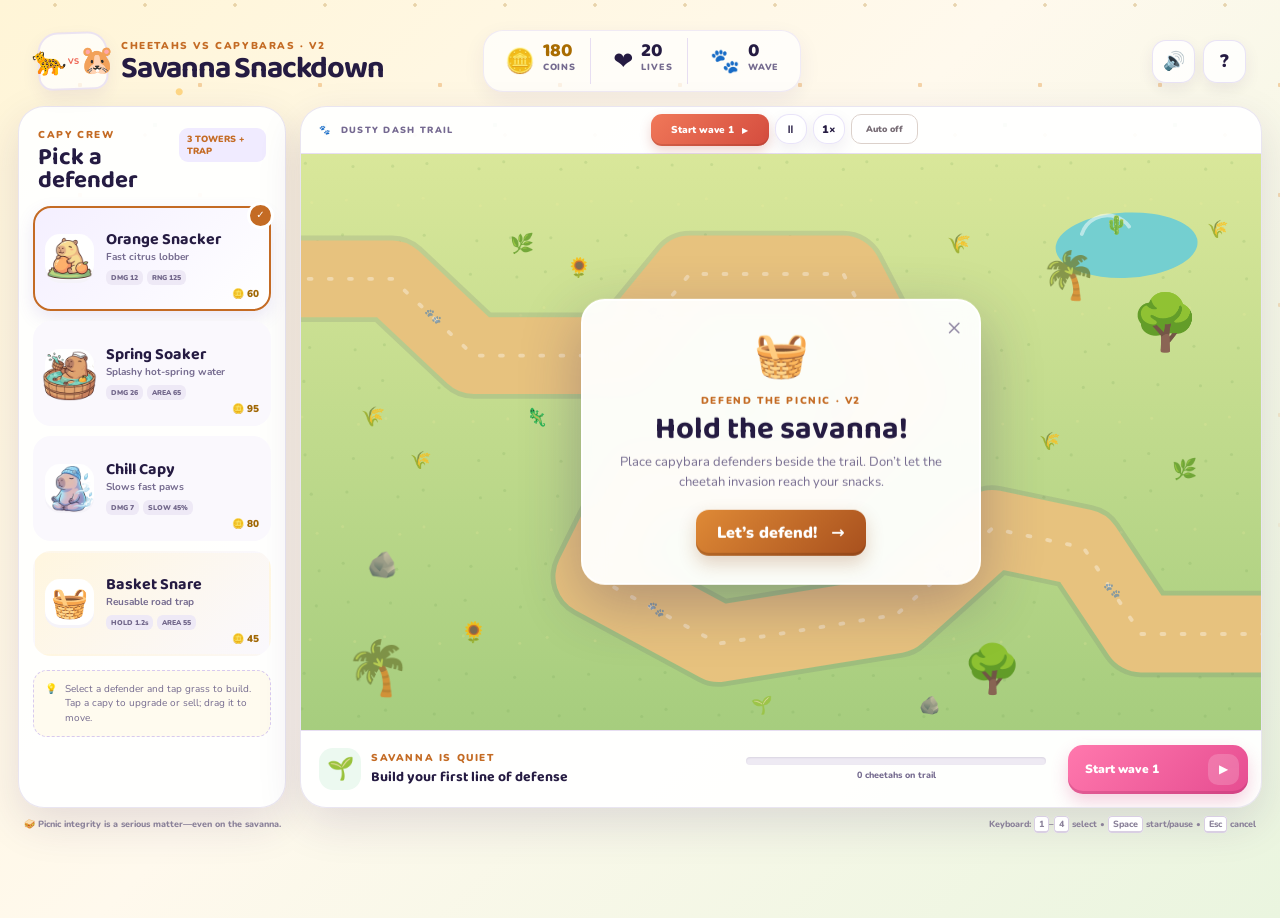
==== index.html @ 19a00b12 "Build Savanna Snackdown tower defense" ====
<!doctype html>
<html lang="en">
  <head>
    <meta charset="UTF-8" />
    <meta name="viewport" content="width=device-width, initial-scale=1.0" />
    <meta name="description" content="Defend the savanna picnic with a crew of capybara towers against waves of invading cheetahs." />
    <meta name="apple-mobile-web-app-capable" content="yes" />
    <meta name="mobile-web-app-capable" content="yes" />
    <meta name="theme-color" content="#824019" />
    <title>Savanna Snackdown — Cheetahs vs Capybaras</title>
    <link rel="icon" type="image/png" href="assets/capy-reference/berry-slinger.png" />
    <link rel="apple-touch-icon" href="assets/capy-reference/berry-slinger.png" />
    <link rel="stylesheet" href="styles.css" />
  </head>
  <body>
    <div class="sky-confetti" aria-hidden="true"></div>
    <main class="game-shell">
      <header class="topbar">
        <div class="brand">
          <span class="brand-mark" aria-hidden="true">🐆<b>VS</b>🐹</span>
          <div>
            <p class="eyebrow">CHEETAHS VS CAPYBARAS · V2</p>
            <h1>Savanna Snackdown</h1>
          </div>
        </div>
        <div class="stats" aria-label="Game stats">
          <div class="stat coin-stat"><span>🪙</span><strong id="coins">180</strong><small>coins</small></div>
          <div class="stat"><span>❤️</span><strong id="lives">20</strong><small>lives</small></div>
          <div class="stat"><span>🐾</span><strong id="wave">0</strong><small>wave</small></div>
        </div>
        <div class="header-actions">
          <button id="soundBtn" class="icon-btn" type="button" aria-label="Toggle sound" title="Toggle sound">🔊</button>
          <button id="helpBtn" class="icon-btn" type="button" aria-label="How to play" title="How to play">?</button>
        </div>
      </header>

      <section class="game-grid">
        <aside class="tower-panel" aria-label="Capybara tower shop">
          <div class="panel-heading">
            <div>
              <p class="eyebrow">CAPY CREW</p>
              <h2>Pick a defender</h2>
            </div>
            <span class="tiny-badge">3 towers + trap</span>
          </div>

          <button class="tower-card active" type="button" data-tower="slinger" aria-pressed="true">
            <span class="tower-emoji"><img src="assets/capy-reference/berry-slinger.png" alt="" /></span>
            <span class="tower-copy">
              <strong>Orange Snacker</strong>
              <small>Fast citrus lobber</small>
              <span class="mini-stats"><i>DMG 12</i><i>RNG 125</i></span>
            </span>
            <span class="price">🪙 60</span>
          </button>

          <button class="tower-card" type="button" data-tower="melon" aria-pressed="false">
            <span class="tower-emoji"><img src="assets/capy-reference/melon-mortar.png" alt="" /></span>
            <span class="tower-copy">
              <strong>Spring Soaker</strong>
              <small>Splashy hot-spring water</small>
              <span class="mini-stats"><i>DMG 26</i><i>AREA 65</i></span>
            </span>
            <span class="price">🪙 95</span>
          </button>

          <button class="tower-card" type="button" data-tower="chill" aria-pressed="false">
            <span class="tower-emoji"><img src="assets/capy-reference/chill-capy.png" alt="" /></span>
            <span class="tower-copy">
              <strong>Chill Capy</strong>
              <small>Slows fast paws</small>
              <span class="mini-stats"><i>DMG 7</i><i>SLOW 45%</i></span>
            </span>
            <span class="price">🪙 80</span>
          </button>

          <button class="tower-card trap-card" type="button" data-tower="basket" aria-pressed="false">
            <span class="tower-emoji">🧺</span>
            <span class="tower-copy">
              <strong>Basket Snare</strong>
              <small>Reusable road trap</small>
              <span class="mini-stats"><i>HOLD 1.2s</i><i>AREA 55</i></span>
            </span>
            <span class="price">🪙 45</span>
          </button>

          <div class="tip-card">
            <span>💡</span>
            <p>Select a defender and tap grass to build. Tap a capy to upgrade or sell; drag it to move.</p>
          </div>
        </aside>

        <section class="board-wrap">
          <div class="board-chrome">
            <div class="route-label"><span>🐾</span> DUSTY DASH TRAIL</div>
            <div id="bossAlert" class="boss-alert" hidden>👑 ALPHA CHEETAH</div>
            <div class="board-controls">
              <button id="topStartWaveBtn" class="top-start-wave" type="button">
                <span>Start wave 1</span><b>▶</b>
              </button>
              <button id="pauseBtn" class="board-btn" type="button" aria-label="Pause game">⏸</button>
              <button id="speedBtn" class="board-btn speed" type="button" aria-label="Change speed">1×</button>
              <button id="autoStartBtn" class="auto-start-btn" type="button" aria-pressed="false">Auto off</button>
            </div>
          </div>
          <div class="canvas-frame">
            <canvas id="gameCanvas" width="1000" height="600" aria-label="Tower defense game board"></canvas>
            <div id="toast" class="toast" role="status" aria-live="polite"></div>
            <div id="countdown" class="countdown" hidden></div>

            <div id="welcomeCard" class="welcome-card">
              <button class="close-welcome" type="button" aria-label="Close instructions">×</button>
              <span class="welcome-icon">🧺</span>
              <p class="eyebrow">DEFEND THE PICNIC · V2</p>
              <h2>Hold the savanna!</h2>
              <p>Place capybara defenders beside the trail. Don’t let the cheetah invasion reach your snacks.</p>
              <button id="letsGoBtn" class="primary-btn" type="button">Let’s defend! <span>→</span></button>
            </div>

            <div id="endCard" class="end-card" hidden>
              <span id="endEmoji" class="end-emoji">🌧️</span>
              <p class="eyebrow">PICNIC REPORT</p>
              <h2 id="endTitle">The snacks got pounced!</h2>
              <p id="endText">You held out for 0 waves.</p>
              <button id="restartBtn" class="primary-btn" type="button">Try again <span>↻</span></button>
            </div>

            <aside id="towerInspector" class="tower-inspector" aria-label="Selected tower controls" hidden>
              <button id="closeInspectorBtn" class="inspector-close" type="button" aria-label="Close tower controls">×</button>
              <div class="inspector-heading">
                <span class="inspector-art">
                  <img id="inspectorImage" src="assets/capy-reference/berry-slinger.png" alt="" />
                  <span id="inspectorEmoji" hidden>🧺</span>
                </span>
                <div>
                  <p id="inspectorLevel" class="eyebrow">LEVEL 1 / 3</p>
                  <h3 id="inspectorName">Orange Snacker</h3>
                </div>
              </div>
              <div class="inspector-stats">
                <span><small id="inspectorDamageLabel">Damage</small><b id="inspectorDamage">12</b></span>
                <span><small id="inspectorRangeLabel">Range</small><b id="inspectorRange">125</b></span>
                <span><small id="inspectorSpeedLabel">Speed</small><b id="inspectorSpeed">Fast</b></span>
              </div>
              <div class="inspector-actions">
                <button id="upgradeTowerBtn" class="upgrade-btn" type="button">Upgrade · 🪙 45</button>
                <button id="sellTowerBtn" class="sell-btn" type="button">Sell · 🪙 39</button>
              </div>
            </aside>
          </div>

          <footer class="wavebar">
            <div class="wave-copy">
              <span id="waveIcon" class="wave-icon">🌱</span>
              <div>
                <p class="eyebrow" id="waveStatus">SAVANNA IS QUIET</p>
                <strong id="waveDescription">Build your first line of defense</strong>
              </div>
            </div>
            <div class="progress-shell" aria-label="Wave progress">
              <div class="progress-track"><span id="waveProgress"></span></div>
              <small id="enemyCount">0 cheetahs on trail</small>
            </div>
            <button id="startWaveBtn" class="start-wave" type="button">
              <span>Start wave 1</span><b>▶</b>
            </button>
          </footer>
        </section>
      </section>

      <footer class="page-footer">
        <span>🥪 Picnic integrity is a serious matter—even on the savanna.</span>
        <span>Keyboard: <kbd>1</kbd>–<kbd>4</kbd> select • <kbd>Space</kbd> start/pause • <kbd>Esc</kbd> cancel</span>
      </footer>
    </main>

    <dialog id="helpDialog" class="help-dialog">
      <button id="closeHelpBtn" class="dialog-close" type="button" aria-label="Close">×</button>
      <span class="dialog-emoji">🗺️</span>
      <p class="eyebrow">FIELD GUIDE</p>
      <h2>How to save the snacks</h2>
      <ol>
        <li><b>Choose a capy.</b> Each tower has a different specialty.</li>
        <li><b>Place it on grass.</b> Towers can’t block the dusty dash trail.</li>
        <li><b>Start the wave.</b> Defeated cheetahs drop coins for more towers.</li>
        <li><b>Prepare for crowns.</b> Every 5th wave has a powerful alpha cheetah.</li>
        <li><b>Improve your crew.</b> Tap a placed capy to upgrade it through level 3 or sell it for a partial refund.</li>
        <li><b>Reposition freely.</b> Drag a placed capy to another clear patch of grass. Invalid drops snap back.</li>
        <li><b>Trap the trail.</b> Basket Snares go directly on the road, briefly stopping nearby cheetahs before recharging.</li>
        <li><b>Keep it moving.</b> Turn on Auto to begin each new wave after a short countdown.</li>
      </ol>
      <button id="gotItBtn" class="primary-btn" type="button">Got it! ✨</button>
    </dialog>

    <script src="game.js"></script>
  </body>
</html>
---- styles.css ----
@import url('https://fonts.googleapis.com/css2?family=Baloo+2:wght@500;600;700;800&family=Nunito:wght@600;700;800;900&display=swap');

:root {
  --ink: #251b42;
  --muted: #756b8f;
  --purple: #c46b24;
  --purple-dark: #824019;
  --pink: #ef6655;
  --yellow: #ffd75e;
  --mint: #76c68d;
  --cream: #fffaf0;
  --panel: rgba(255, 255, 255, 0.92);
  --line: #e7def2;
  --shadow: 0 16px 44px rgba(54, 34, 101, 0.13);
}

* { box-sizing: border-box; }

body {
  margin: 0;
  min-width: 320px;
  min-height: 100vh;
  color: var(--ink);
  font-family: 'Nunito', system-ui, sans-serif;
  background:
    radial-gradient(circle at 14% 10%, rgba(255, 199, 87, .65) 0 3px, transparent 4px),
    radial-gradient(circle at 89% 18%, rgba(224, 113, 57, .18) 0 4px, transparent 5px),
    linear-gradient(135deg, #fff5d7 0%, #fff9ed 46%, #eaf5df 100%);
  overflow-x: hidden;
}

button { font: inherit; }
button:focus-visible { outline: 3px solid var(--yellow); outline-offset: 3px; }

.sky-confetti {
  position: fixed;
  inset: 0;
  pointer-events: none;
  opacity: .5;
  background-image:
    radial-gradient(circle, #e8a04e 0 2px, transparent 2.5px),
    radial-gradient(circle, #7ab97f 0 2px, transparent 2.5px),
    radial-gradient(circle, #d2b074 0 1.5px, transparent 2px);
  background-size: 120px 110px, 170px 160px, 90px 130px;
  background-position: 20px 30px, 70px 45px, 10px 70px;
  mask-image: linear-gradient(to bottom, black, transparent 72%);
}

.game-shell {
  position: relative;
  width: min(1500px, calc(100% - 36px));
  margin: 18px auto 14px;
}

.topbar {
  min-height: 86px;
  display: grid;
  grid-template-columns: 1fr auto 1fr;
  align-items: center;
  gap: 24px;
  padding: 12px 16px 14px 20px;
}

.brand { display: flex; align-items: center; gap: 13px; }
.brand { min-width: 0; }
.brand-mark {
  width: 70px;
  height: 58px;
  display: flex;
  align-items: center;
  justify-content: center;
  gap: 1px;
  font-size: 28px;
  border: 2px solid rgba(111, 75, 216, .14);
  border-radius: 20px 20px 14px 14px;
  background: rgba(255, 255, 255, .72);
  box-shadow: 0 8px 18px rgba(77, 48, 143, .08);
  transform: rotate(-2deg);
}
.brand-mark b { font: 800 8px 'Nunito'; color: var(--pink); }
.eyebrow {
  margin: 0 0 1px;
  color: var(--purple);
  font-size: 10px;
  font-weight: 900;
  letter-spacing: 1.6px;
}
h1, h2 { font-family: 'Baloo 2', system-ui, sans-serif; line-height: .95; }
h1 { margin: 0; font-size: clamp(25px, 2.4vw, 38px); letter-spacing: -1.2px; }

.stats {
  display: flex;
  align-items: center;
  gap: 8px;
  padding: 7px;
  border: 1px solid rgba(111, 75, 216, .1);
  border-radius: 20px;
  background: rgba(255,255,255,.7);
  box-shadow: 0 8px 22px rgba(76, 48, 130, .07);
}
.stat {
  min-width: 88px;
  display: grid;
  grid-template-columns: auto 1fr;
  grid-template-rows: 1fr 1fr;
  column-gap: 8px;
  padding: 4px 14px;
  border-right: 1px solid var(--line);
}
.stat:last-child { border-right: 0; }
.stat > span { grid-row: 1 / 3; align-self: center; font-size: 24px; }
.stat strong { font: 800 19px 'Baloo 2'; line-height: 1; }
.stat small { color: var(--muted); font-size: 9px; font-weight: 900; text-transform: uppercase; letter-spacing: .9px; }
.coin-stat strong { color: #a96c00; }

.header-actions { display: flex; justify-content: flex-end; gap: 8px; }
.icon-btn, .board-btn {
  border: 1px solid rgba(111,75,216,.15);
  background: rgba(255,255,255,.82);
  color: var(--ink);
  border-radius: 14px;
  cursor: pointer;
  box-shadow: 0 6px 16px rgba(59,36,103,.08);
}
.icon-btn { width: 43px; height: 43px; font-size: 18px; font-weight: 900; }

.game-grid {
  display: grid;
  grid-template-columns: 268px minmax(0, 1fr);
  gap: 14px;
}

.tower-panel, .board-wrap {
  border: 1px solid rgba(88, 56, 155, .13);
  background: var(--panel);
  box-shadow: var(--shadow);
}
.tower-panel {
  padding: 18px 14px;
  border-radius: 26px;
}
.panel-heading { display: flex; justify-content: space-between; align-items: flex-start; padding: 3px 5px 13px; }
.panel-heading h2 { margin: 5px 0 0; font-size: 24px; }
.tiny-badge {
  padding: 5px 8px;
  color: var(--purple);
  background: #f0ebff;
  border-radius: 9px;
  font-size: 9px;
  font-weight: 900;
  text-transform: uppercase;
}

.tower-card {
  position: relative;
  width: 100%;
  min-width: 0;
  min-height: 105px;
  display: grid;
  grid-template-columns: 52px 1fr;
  gap: 9px;
  align-items: center;
  margin-bottom: 10px;
  padding: 12px 10px;
  color: var(--ink);
  text-align: left;
  border: 2px solid transparent;
  border-radius: 18px;
  background: #faf8fd;
  cursor: pointer;
  transition: transform .16s ease, border-color .16s ease, box-shadow .16s ease;
}
.tower-card:hover { transform: translateY(-2px); border-color: #d7c9ff; }
.tower-card.active {
  border-color: var(--purple);
  background: linear-gradient(135deg, #f4efff, #fff);
  box-shadow: 0 7px 18px rgba(101,70,190,.13);
}
.tower-card.active::after {
  content: '✓';
  position: absolute;
  right: -5px;
  top: -6px;
  width: 21px;
  height: 21px;
  display: grid;
  place-items: center;
  border: 3px solid white;
  border-radius: 50%;
  background: var(--purple);
  color: white;
  font-size: 10px;
}
.tower-card.unaffordable { opacity: .48; filter: saturate(.7); }
.tower-card.trap-card { background: linear-gradient(135deg, #fff6df, #faf8fd); }
.tower-card.trap-card.active { border-color: #b56d28; background: linear-gradient(135deg, #fff0cc, #fff); }
.tower-emoji {
  width: 49px;
  height: 49px;
  display: grid;
  place-items: center;
  border-radius: 15px;
  background: #fff;
  box-shadow: inset 0 -3px 0 rgba(90, 50, 150, .06);
  font-size: 30px;
}
.tower-emoji img {
  width: 100%;
  height: 100%;
  object-fit: contain;
  transform: scale(1.32);
}
.tower-copy { min-width: 0; display: flex; flex-direction: column; }
.tower-copy strong { font-family: 'Baloo 2'; font-size: 16px; line-height: 1.1; }
.tower-copy small { margin: 2px 0 6px; color: var(--muted); font-size: 10px; font-weight: 700; }
.mini-stats { display: flex; gap: 4px; }
.mini-stats i {
  padding: 3px 5px;
  border-radius: 6px;
  background: #eee9f6;
  color: #72678b;
  font-size: 7px;
  font-style: normal;
  font-weight: 900;
}
.price {
  position: absolute;
  right: 10px;
  bottom: 8px;
  color: #a16805;
  font-size: 10px;
  font-weight: 900;
}

.tip-card {
  display: flex;
  gap: 8px;
  align-items: flex-start;
  margin-top: 14px;
  padding: 11px;
  border: 1px dashed #d8caef;
  border-radius: 14px;
  background: #fffbef;
  color: var(--muted);
  font-size: 10px;
  line-height: 1.45;
}
.tip-card p { margin: 0; }

.board-wrap { min-width: 0; overflow: hidden; border-radius: 26px; }
.board-chrome {
  height: 47px;
  display: grid;
  grid-template-columns: 1fr auto 1fr;
  align-items: center;
  padding: 0 12px 0 18px;
  border-bottom: 1px solid var(--line);
}
.route-label { color: #756990; font-size: 9px; font-weight: 900; letter-spacing: 1.3px; }
.route-label span { margin-right: 5px; }
.boss-alert {
  padding: 5px 13px;
  border: 1px solid #f0b449;
  border-radius: 999px;
  color: #713d0a;
  background: #fff0c8;
  font-size: 9px;
  font-weight: 900;
  letter-spacing: 1.3px;
  animation: bossPulse .9s ease-in-out infinite alternate;
}
@keyframes bossPulse { to { transform: scale(1.05); box-shadow: 0 0 15px rgba(247,172,49,.35); } }
.board-controls { display: flex; justify-content: flex-end; gap: 6px; }
.board-btn { width: 32px; height: 30px; font-size: 11px; }
.board-btn.speed { font-weight: 900; }
.top-start-wave {
  min-width: 118px;
  height: 32px;
  display: flex;
  align-items: center;
  justify-content: center;
  gap: 8px;
  padding: 0 12px;
  border: 0;
  border-radius: 11px;
  color: white;
  background: linear-gradient(135deg, #f07859, #d44c3e);
  box-shadow: 0 5px 12px rgba(184, 66, 51, .22), inset 0 -2px 0 rgba(117, 35, 27, .2);
  font-size: 10px;
  font-weight: 900;
  white-space: nowrap;
  cursor: pointer;
}
.top-start-wave b { font-size: 8px; }
.top-start-wave:disabled {
  color: #8f8791;
  background: #ece7e4;
  box-shadow: none;
  cursor: default;
}
.auto-start-btn {
  min-width: 67px;
  height: 30px;
  padding: 0 9px;
  border: 1px solid #dcd1cb;
  border-radius: 10px;
  color: #776c75;
  background: #fff;
  font-size: 9px;
  font-weight: 900;
  white-space: nowrap;
  cursor: pointer;
}
.auto-start-btn.active {
  border-color: #75b886;
  color: #2e7447;
  background: #e8f8ec;
  box-shadow: inset 0 -2px 0 rgba(51,124,74,.12);
}

.canvas-frame {
  position: relative;
  width: 100%;
  aspect-ratio: 5 / 3;
  overflow: hidden;
  background: #aee3ad;
}
#gameCanvas {
  display: block;
  width: 100%;
  height: 100%;
  cursor: crosshair;
  touch-action: none;
}
#gameCanvas.dragging { cursor: grabbing; }

.welcome-card, .end-card {
  position: absolute;
  left: 50%;
  top: 50%;
  width: min(400px, calc(100% - 38px));
  padding: 25px 29px 27px;
  transform: translate(-50%, -50%);
  text-align: center;
  border: 2px solid #fff;
  border-radius: 24px;
  background: rgba(255, 255, 255, .94);
  box-shadow: 0 20px 60px rgba(54,32,92,.3);
  backdrop-filter: blur(12px);
}
.welcome-card[hidden], .end-card[hidden] { display: none; }
.welcome-icon, .end-emoji { display: block; margin-bottom: 8px; font-size: 44px; }
.welcome-card h2, .end-card h2 { margin: 7px 0 9px; font-size: 31px; }
.welcome-card > p:not(.eyebrow), .end-card > p:not(.eyebrow) { margin: 0 auto 18px; color: var(--muted); font-size: 13px; line-height: 1.5; }
.close-welcome {
  position: absolute;
  right: 12px;
  top: 9px;
  border: 0;
  background: transparent;
  color: #8f86a2;
  font-size: 24px;
  cursor: pointer;
}
.primary-btn {
  min-width: 170px;
  padding: 12px 17px;
  border: 0;
  border-radius: 13px;
  color: white;
  background: linear-gradient(135deg, #df8a36, #a8501e);
  box-shadow: 0 8px 18px rgba(151,76,27,.24), inset 0 -3px 0 rgba(99,44,14,.28);
  font-weight: 900;
  cursor: pointer;
  transition: transform .15s ease;
}
.primary-btn:hover { transform: translateY(-2px); }
.primary-btn span { margin-left: 9px; }

.tower-inspector {
  position: absolute;
  z-index: 5;
  top: 13px;
  right: 13px;
  width: 238px;
  padding: 13px;
  border: 2px solid rgba(196,107,36,.35);
  border-radius: 18px;
  background: rgba(255,255,255,.96);
  box-shadow: 0 14px 38px rgba(53,34,27,.24);
  backdrop-filter: blur(12px);
}
.tower-inspector[hidden] { display: none; }
.inspector-close {
  position: absolute;
  top: 5px;
  right: 8px;
  border: 0;
  color: #8d8490;
  background: transparent;
  font-size: 19px;
  cursor: pointer;
}
.inspector-heading { display: flex; align-items: center; gap: 8px; padding-right: 14px; }
.inspector-art { width: 48px; height: 48px; display: grid; place-items: center; flex: 0 0 auto; }
.inspector-heading img { width: 48px; height: 48px; object-fit: contain; }
.inspector-art > span { font-size: 35px; }
.inspector-heading h3 { margin: 4px 0 0; font: 800 17px/1 'Baloo 2'; }
.inspector-stats { display: grid; grid-template-columns: repeat(3, 1fr); gap: 5px; margin: 10px 0; }
.inspector-stats span { padding: 7px 4px; text-align: center; border-radius: 9px; background: #f5f0e9; }
.inspector-stats small { display: block; color: #897b79; font-size: 7px; font-weight: 900; text-transform: uppercase; }
.inspector-stats b { display: block; margin-top: 2px; font: 800 13px 'Baloo 2'; }
.inspector-actions { display: grid; grid-template-columns: 1.25fr 1fr; gap: 6px; }
.inspector-actions button { min-height: 34px; border: 0; border-radius: 10px; font-size: 9px; font-weight: 900; cursor: pointer; }
.upgrade-btn { color: #fff; background: linear-gradient(135deg, #df8a36, #a8501e); }
.upgrade-btn:disabled { color: #938984; background: #e9e3df; cursor: default; }
.sell-btn { color: #934052; background: #fbe9ed; }

.toast {
  position: absolute;
  left: 50%;
  top: 15px;
  z-index: 4;
  max-width: 80%;
  padding: 8px 13px;
  transform: translate(-50%, -12px);
  opacity: 0;
  border-radius: 12px;
  color: white;
  background: rgba(46, 30, 79, .9);
  box-shadow: 0 6px 16px rgba(33,19,62,.22);
  font-size: 11px;
  font-weight: 900;
  pointer-events: none;
  transition: opacity .2s, transform .2s;
}
.toast.show { opacity: 1; transform: translate(-50%, 0); }
.toast.bad { background: rgba(173,54,92,.94); }
.countdown {
  position: absolute;
  inset: 0;
  z-index: 3;
  display: grid;
  place-items: center;
  color: white;
  font: 800 64px 'Baloo 2';
  text-shadow: 0 5px 0 rgba(62,34,113,.4), 0 0 25px rgba(73,40,130,.5);
  pointer-events: none;
}
.countdown[hidden] { display: none; }

.wavebar {
  min-height: 77px;
  display: grid;
  grid-template-columns: minmax(220px, 1fr) minmax(180px, 300px) 180px;
  gap: 22px;
  align-items: center;
  padding: 10px 13px 10px 18px;
  border-top: 1px solid var(--line);
}
.wave-copy { display: flex; align-items: center; gap: 10px; min-width: 0; }
.wave-icon { width: 42px; height: 42px; display: grid; place-items: center; flex: 0 0 auto; border-radius: 14px; background: #ecf9f0; font-size: 22px; }
.wave-copy strong { display: block; overflow: hidden; white-space: nowrap; text-overflow: ellipsis; font: 700 14px 'Baloo 2'; }
.progress-shell small { display: block; margin-top: 4px; color: var(--muted); text-align: center; font-size: 9px; font-weight: 800; }
.progress-track { height: 8px; overflow: hidden; border-radius: 99px; background: #eeeaf3; box-shadow: inset 0 1px 2px rgba(43,28,76,.1); }
.progress-track span { display: block; width: 0%; height: 100%; border-radius: inherit; background: linear-gradient(90deg, var(--mint), var(--purple)); transition: width .25s ease; }
.start-wave {
  min-height: 49px;
  display: flex;
  justify-content: space-between;
  align-items: center;
  padding: 0 9px 0 17px;
  border: 0;
  border-radius: 15px;
  color: white;
  background: linear-gradient(135deg, #ff78ad, #e64d91);
  box-shadow: 0 8px 17px rgba(217,67,133,.24), inset 0 -3px 0 rgba(151,29,87,.24);
  font-size: 12px;
  font-weight: 900;
  cursor: pointer;
}
.start-wave b { width: 31px; height: 31px; display: grid; place-items: center; border-radius: 10px; background: rgba(255,255,255,.18); }
.start-wave:disabled { cursor: default; opacity: .5; filter: grayscale(.15); }

.page-footer {
  display: flex;
  justify-content: space-between;
  padding: 10px 6px 0;
  color: #8a8199;
  font-size: 9px;
  font-weight: 800;
}
kbd { padding: 1px 4px; border: 1px solid #d9cfe3; border-bottom-width: 2px; border-radius: 4px; background: #fff; font: inherit; }

.help-dialog {
  width: min(440px, calc(100% - 34px));
  padding: 31px;
  border: 0;
  border-radius: 25px;
  color: var(--ink);
  background: #fff;
  box-shadow: 0 30px 80px rgba(35,20,74,.35);
}
.help-dialog::backdrop { background: rgba(36,20,72,.46); backdrop-filter: blur(4px); }
.help-dialog h2 { margin: 7px 0 15px; font-size: 29px; }
.help-dialog ol { margin: 0 0 22px; padding-left: 22px; color: var(--muted); font-size: 13px; line-height: 1.5; }
.help-dialog li { margin-bottom: 9px; padding-left: 4px; }
.help-dialog b { color: var(--ink); }
.dialog-emoji { font-size: 38px; }
.dialog-close { position: absolute; top: 10px; right: 13px; border: 0; background: transparent; color: #8d849d; font-size: 24px; cursor: pointer; }

@media (max-width: 1050px) {
  .game-shell { width: min(100% - 20px, 900px); }
  .topbar { grid-template-columns: 1fr auto; }
  .stats { grid-row: 2; grid-column: 1 / 3; justify-self: center; }
  .game-grid { grid-template-columns: 1fr; }
  .tower-panel { display: grid; grid-template-columns: repeat(4, 1fr); gap: 9px; padding: 12px; }
  .panel-heading { grid-column: 1 / 5; padding-bottom: 3px; }
  .tower-card { margin: 0; }
  .tip-card { display: none; }
  .canvas-frame { min-height: 380px; }
}

@media (max-width: 650px) {
  .game-shell { width: 100%; margin: 0; }
  .topbar { grid-template-columns: minmax(0, 1fr) auto; padding: 10px; gap: 8px; overflow: hidden; }
  .brand { gap: 7px; }
  .brand-mark { width: 48px; height: 46px; flex: 0 0 48px; font-size: 20px; }
  .brand .eyebrow { display: none; }
  .brand h1 { overflow: hidden; font-size: 21px; white-space: nowrap; text-overflow: ellipsis; }
  .stats { width: 100%; grid-column: 1 / -1; justify-self: stretch; gap: 2px; padding: 5px; }
  .stat { flex: 1; min-width: 0; padding: 3px 5px; column-gap: 4px; }
  .stat > span { font-size: 17px; }
  .stat strong { font-size: 16px; }
  .stat small { font-size: 7px; letter-spacing: .5px; }
  .header-actions { gap: 4px; }
  .icon-btn { width: 37px; height: 37px; }
  .game-grid { gap: 8px; }
  .tower-panel, .board-wrap { border-radius: 18px; }
  .tower-panel { grid-template-columns: repeat(4, minmax(0, 1fr)); }
  .panel-heading { grid-column: 1 / 5; }
  .tower-card { display: flex; min-width: 0; min-height: 88px; flex-direction: column; justify-content: center; padding: 7px 3px 19px; text-align: center; }
  .tower-emoji { width: 39px; height: 39px; font-size: 24px; }
  .tower-copy { width: 100%; align-items: center; }
  .tower-copy strong { max-width: 100%; font-size: 11px; line-height: 1.05; overflow-wrap: anywhere; }
  .tower-copy small, .mini-stats { display: none; }
  .price { right: 50%; bottom: 5px; transform: translateX(50%); white-space: nowrap; }
  .canvas-frame { min-height: 0; aspect-ratio: 4 / 3; }
  .board-chrome { position: relative; height: 40px; grid-template-columns: minmax(0, 1fr) auto; }
  .route-label { overflow: hidden; white-space: nowrap; text-overflow: ellipsis; }
  .boss-alert { position: absolute; left: 50%; transform: translateX(-50%); }
  .board-controls { grid-column: 2; }
  .top-start-wave { min-width: 104px; padding: 0 9px; font-size: 9px; }
  .route-label { display: none; }
  .auto-start-btn { min-width: 61px; padding: 0 6px; }
  .tower-inspector { top: 8px; right: 8px; width: 205px; padding: 10px; }
  .inspector-art, .inspector-heading img { width: 40px; height: 40px; }
  .inspector-heading h3 { font-size: 14px; }
  .inspector-stats { margin: 7px 0; }
  .inspector-actions button { min-height: 31px; font-size: 8px; }
  .welcome-card, .end-card { padding: 17px 18px 18px; }
  .welcome-icon { display: none; }
  .welcome-card h2, .end-card h2 { margin: 6px 0; font-size: 25px; }
  .welcome-card > p:not(.eyebrow), .end-card > p:not(.eyebrow) { margin-bottom: 11px; font-size: 11px; }
  .primary-btn { min-width: 150px; padding: 10px 14px; }
  .wavebar { grid-template-columns: 1fr auto; gap: 8px; padding: 8px; }
  .progress-shell { grid-row: 2; grid-column: 1 / 3; }
  .start-wave { width: 140px; min-height: 44px; padding-left: 12px; }
  .wave-copy strong { max-width: 170px; font-size: 12px; }
  .page-footer { display: none; }
}

@media (prefers-reduced-motion: reduce) {
  *, *::before, *::after { animation-duration: .01ms !important; animation-iteration-count: 1 !important; scroll-behavior: auto !important; }
}
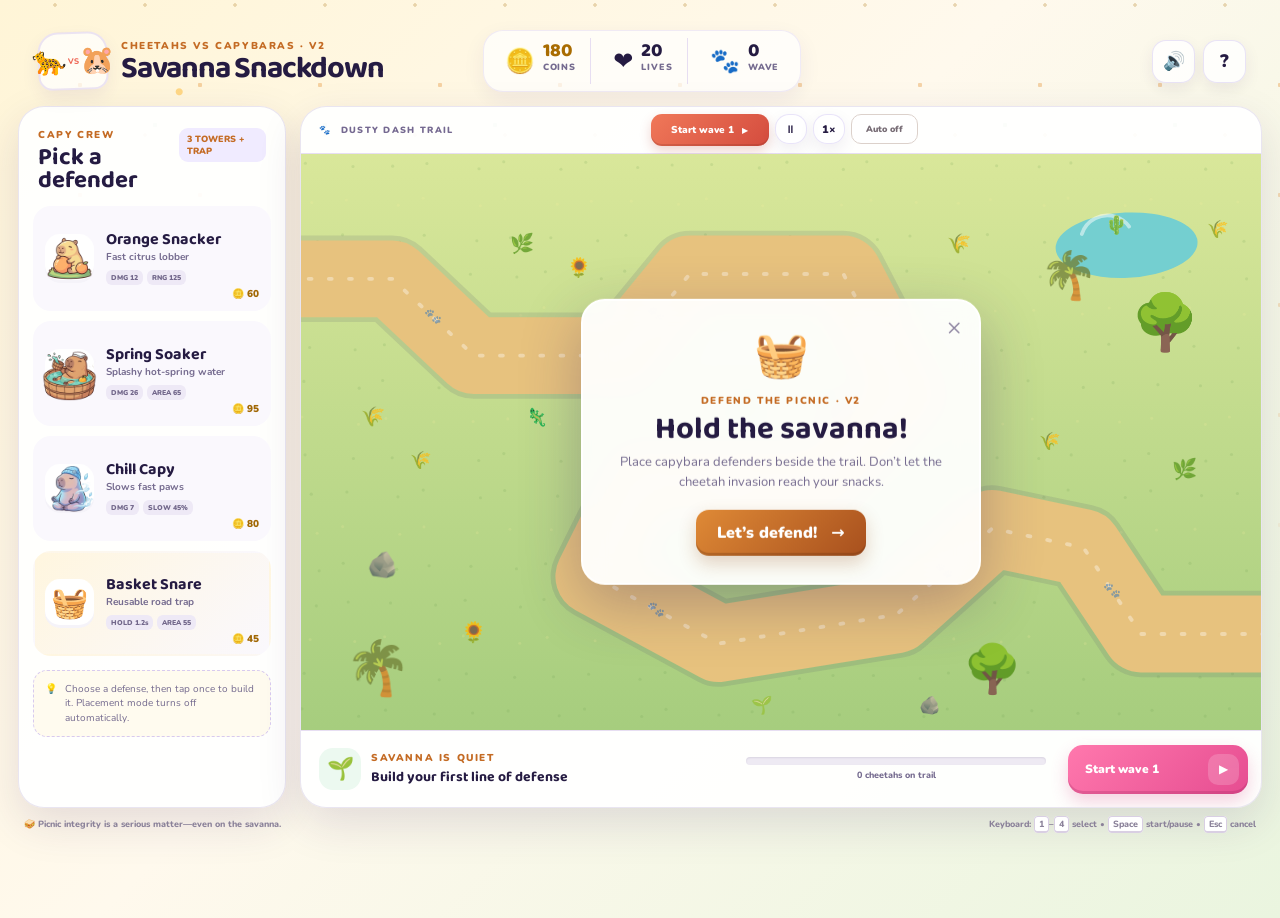
==== commit 01490d60: "Fix defender placement selection" ====
--- a/index.html
+++ b/index.html
@@ -44,7 +44,7 @@
             <span class="tiny-badge">3 towers + trap</span>
           </div>
 
-          <button class="tower-card active" type="button" data-tower="slinger" aria-pressed="true">
+          <button class="tower-card" type="button" data-tower="slinger" aria-pressed="false">
             <span class="tower-emoji"><img src="assets/capy-reference/berry-slinger.png" alt="" /></span>
             <span class="tower-copy">
               <strong>Orange Snacker</strong>
@@ -86,7 +86,7 @@
 
           <div class="tip-card">
             <span>💡</span>
-            <p>Select a defender and tap grass to build. Tap a capy to upgrade or sell; drag it to move.</p>
+            <p>Choose a defense, then tap once to build it. Placement mode turns off automatically.</p>
           </div>
         </aside>
 
@@ -180,7 +180,7 @@
       <p class="eyebrow">FIELD GUIDE</p>
       <h2>How to save the snacks</h2>
       <ol>
-        <li><b>Choose a capy.</b> Each tower has a different specialty.</li>
+        <li><b>Choose a defense.</b> Build mode lasts for one placement. Click the active card again or press Esc to cancel.</li>
         <li><b>Place it on grass.</b> Towers can’t block the dusty dash trail.</li>
         <li><b>Start the wave.</b> Defeated cheetahs drop coins for more towers.</li>
         <li><b>Prepare for crowns.</b> Every 5th wave has a powerful alpha cheetah.</li>
--- a/styles.css
+++ b/styles.css
@@ -329,9 +329,10 @@
   display: block;
   width: 100%;
   height: 100%;
-  cursor: crosshair;
+  cursor: default;
   touch-action: none;
 }
+#gameCanvas.placing { cursor: crosshair; }
 #gameCanvas.dragging { cursor: grabbing; }
 
 .welcome-card, .end-card {
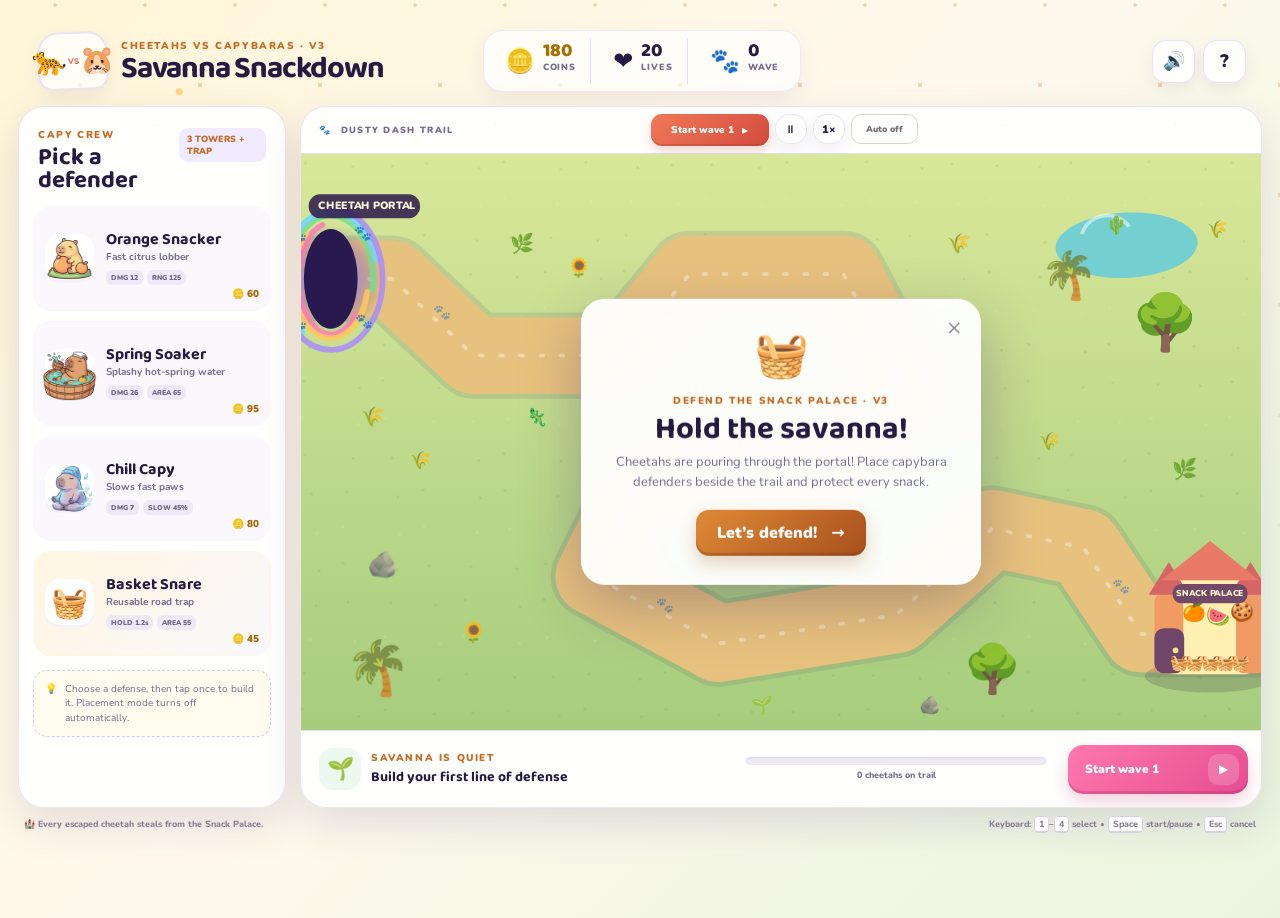
==== commit 4121d292: "Add cheetah portal and Snack Palace" ====
--- a/index.html
+++ b/index.html
@@ -3,7 +3,7 @@
   <head>
     <meta charset="UTF-8" />
     <meta name="viewport" content="width=device-width, initial-scale=1.0" />
-    <meta name="description" content="Defend the savanna picnic with a crew of capybara towers against waves of invading cheetahs." />
+    <meta name="description" content="Defend the Capybara Snack Palace with a crew of towers against cheetahs pouring through a wild portal." />
     <meta name="apple-mobile-web-app-capable" content="yes" />
     <meta name="mobile-web-app-capable" content="yes" />
     <meta name="theme-color" content="#824019" />
@@ -19,7 +19,7 @@
         <div class="brand">
           <span class="brand-mark" aria-hidden="true">🐆<b>VS</b>🐹</span>
           <div>
-            <p class="eyebrow">CHEETAHS VS CAPYBARAS · V2</p>
+            <p class="eyebrow">CHEETAHS VS CAPYBARAS · V3</p>
             <h1>Savanna Snackdown</h1>
           </div>
         </div>
@@ -111,15 +111,15 @@
             <div id="welcomeCard" class="welcome-card">
               <button class="close-welcome" type="button" aria-label="Close instructions">×</button>
               <span class="welcome-icon">🧺</span>
-              <p class="eyebrow">DEFEND THE PICNIC · V2</p>
+              <p class="eyebrow">DEFEND THE SNACK PALACE · V3</p>
               <h2>Hold the savanna!</h2>
-              <p>Place capybara defenders beside the trail. Don’t let the cheetah invasion reach your snacks.</p>
+              <p>Cheetahs are pouring through the portal! Place capybara defenders beside the trail and protect every snack.</p>
               <button id="letsGoBtn" class="primary-btn" type="button">Let’s defend! <span>→</span></button>
             </div>
 
             <div id="endCard" class="end-card" hidden>
               <span id="endEmoji" class="end-emoji">🌧️</span>
-              <p class="eyebrow">PICNIC REPORT</p>
+              <p class="eyebrow">PALACE REPORT</p>
               <h2 id="endTitle">The snacks got pounced!</h2>
               <p id="endText">You held out for 0 waves.</p>
               <button id="restartBtn" class="primary-btn" type="button">Try again <span>↻</span></button>
@@ -169,7 +169,7 @@
       </section>
 
       <footer class="page-footer">
-        <span>🥪 Picnic integrity is a serious matter—even on the savanna.</span>
+        <span>🏰 Every escaped cheetah steals from the Snack Palace.</span>
         <span>Keyboard: <kbd>1</kbd>–<kbd>4</kbd> select • <kbd>Space</kbd> start/pause • <kbd>Esc</kbd> cancel</span>
       </footer>
     </main>
@@ -183,7 +183,7 @@
         <li><b>Choose a defense.</b> Build mode lasts for one placement. Click the active card again or press Esc to cancel.</li>
         <li><b>Place it on grass.</b> Towers can’t block the dusty dash trail.</li>
         <li><b>Start the wave.</b> Defeated cheetahs drop coins for more towers.</li>
-        <li><b>Prepare for crowns.</b> Every 5th wave has a powerful alpha cheetah.</li>
+        <li><b>Watch the portal.</b> Every 5th wave tears it open for a powerful alpha cheetah.</li>
         <li><b>Improve your crew.</b> Tap a placed capy to upgrade it through level 3 or sell it for a partial refund.</li>
         <li><b>Reposition freely.</b> Drag a placed capy to another clear patch of grass. Invalid drops snap back.</li>
         <li><b>Trap the trail.</b> Basket Snares go directly on the road, briefly stopping nearby cheetahs before recharging.</li>
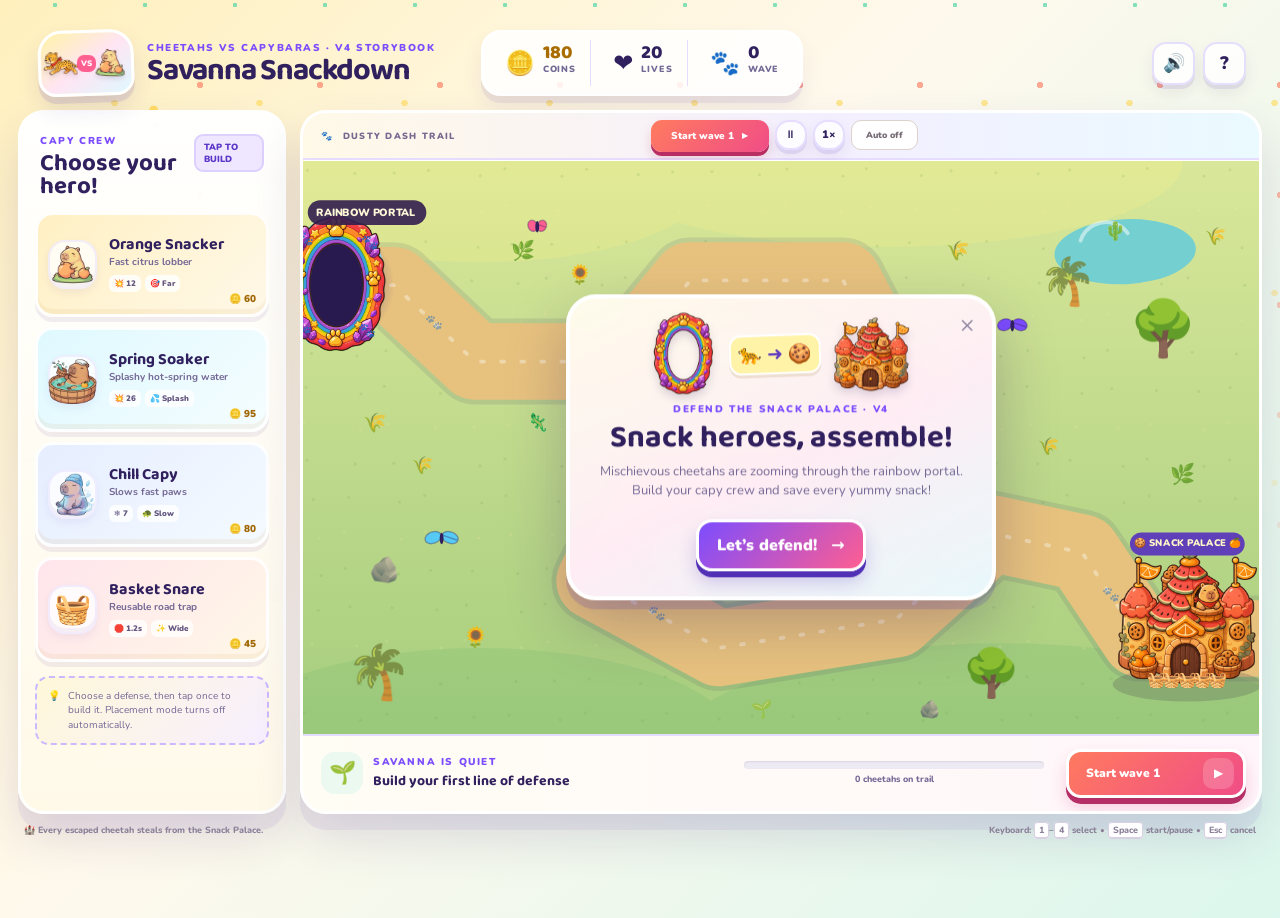
==== commit fec171e6: "Polish storybook visuals for younger players" ====
--- a/index.html
+++ b/index.html
@@ -6,7 +6,7 @@
     <meta name="description" content="Defend the Capybara Snack Palace with a crew of towers against cheetahs pouring through a wild portal." />
     <meta name="apple-mobile-web-app-capable" content="yes" />
     <meta name="mobile-web-app-capable" content="yes" />
-    <meta name="theme-color" content="#824019" />
+    <meta name="theme-color" content="#7c4dff" />
     <title>Savanna Snackdown — Cheetahs vs Capybaras</title>
     <link rel="icon" type="image/png" href="assets/capy-reference/berry-slinger.png" />
     <link rel="apple-touch-icon" href="assets/capy-reference/berry-slinger.png" />
@@ -17,9 +17,13 @@
     <main class="game-shell">
       <header class="topbar">
         <div class="brand">
-          <span class="brand-mark" aria-hidden="true">🐆<b>VS</b>🐹</span>
+          <span class="brand-mark" aria-hidden="true">
+            <img src="assets/cheetahs/normal.png" alt="" />
+            <b>VS</b>
+            <img src="assets/capy-reference/berry-slinger.png" alt="" />
+          </span>
           <div>
-            <p class="eyebrow">CHEETAHS VS CAPYBARAS · V3</p>
+            <p class="eyebrow">CHEETAHS VS CAPYBARAS · V4 STORYBOOK</p>
             <h1>Savanna Snackdown</h1>
           </div>
         </div>
@@ -39,9 +43,9 @@
           <div class="panel-heading">
             <div>
               <p class="eyebrow">CAPY CREW</p>
-              <h2>Pick a defender</h2>
-            </div>
-            <span class="tiny-badge">3 towers + trap</span>
+              <h2>Choose your hero!</h2>
+            </div>
+            <span class="tiny-badge">Tap to build</span>
           </div>
 
           <button class="tower-card" type="button" data-tower="slinger" aria-pressed="false">
@@ -49,7 +53,7 @@
             <span class="tower-copy">
               <strong>Orange Snacker</strong>
               <small>Fast citrus lobber</small>
-              <span class="mini-stats"><i>DMG 12</i><i>RNG 125</i></span>
+              <span class="mini-stats"><i>💥 12</i><i>🎯 Far</i></span>
             </span>
             <span class="price">🪙 60</span>
           </button>
@@ -59,7 +63,7 @@
             <span class="tower-copy">
               <strong>Spring Soaker</strong>
               <small>Splashy hot-spring water</small>
-              <span class="mini-stats"><i>DMG 26</i><i>AREA 65</i></span>
+              <span class="mini-stats"><i>💥 26</i><i>💦 Splash</i></span>
             </span>
             <span class="price">🪙 95</span>
           </button>
@@ -69,7 +73,7 @@
             <span class="tower-copy">
               <strong>Chill Capy</strong>
               <small>Slows fast paws</small>
-              <span class="mini-stats"><i>DMG 7</i><i>SLOW 45%</i></span>
+              <span class="mini-stats"><i>❄️ 7</i><i>🐢 Slow</i></span>
             </span>
             <span class="price">🪙 80</span>
           </button>
@@ -79,7 +83,7 @@
             <span class="tower-copy">
               <strong>Basket Snare</strong>
               <small>Reusable road trap</small>
-              <span class="mini-stats"><i>HOLD 1.2s</i><i>AREA 55</i></span>
+              <span class="mini-stats"><i>🛑 1.2s</i><i>✨ Wide</i></span>
             </span>
             <span class="price">🪙 45</span>
           </button>
@@ -111,9 +115,14 @@
             <div id="welcomeCard" class="welcome-card">
               <button class="close-welcome" type="button" aria-label="Close instructions">×</button>
               <span class="welcome-icon">🧺</span>
-              <p class="eyebrow">DEFEND THE SNACK PALACE · V3</p>
-              <h2>Hold the savanna!</h2>
-              <p>Cheetahs are pouring through the portal! Place capybara defenders beside the trail and protect every snack.</p>
+              <div class="welcome-story" aria-hidden="true">
+                <img src="assets/landmarks/cheetah-portal.png" alt="" />
+                <span>🐆 ➜ 🍪</span>
+                <img src="assets/landmarks/snack-palace.png" alt="" />
+              </div>
+              <p class="eyebrow">DEFEND THE SNACK PALACE · V4</p>
+              <h2>Snack heroes, assemble!</h2>
+              <p>Mischievous cheetahs are zooming through the rainbow portal. Build your capy crew and save every yummy snack!</p>
               <button id="letsGoBtn" class="primary-btn" type="button">Let’s defend! <span>→</span></button>
             </div>
 
--- a/styles.css
+++ b/styles.css
@@ -1,17 +1,19 @@
 @import url('https://fonts.googleapis.com/css2?family=Baloo+2:wght@500;600;700;800&family=Nunito:wght@600;700;800;900&display=swap');
 
 :root {
-  --ink: #251b42;
-  --muted: #756b8f;
-  --purple: #c46b24;
-  --purple-dark: #824019;
-  --pink: #ef6655;
-  --yellow: #ffd75e;
-  --mint: #76c68d;
-  --cream: #fffaf0;
-  --panel: rgba(255, 255, 255, 0.92);
-  --line: #e7def2;
-  --shadow: 0 16px 44px rgba(54, 34, 101, 0.13);
+  --ink: #30205e;
+  --muted: #746895;
+  --purple: #7c4dff;
+  --purple-dark: #5130b6;
+  --pink: #ff5e91;
+  --coral: #ff765f;
+  --yellow: #ffd957;
+  --mint: #55d6a8;
+  --sky: #57c9f5;
+  --cream: #fff9e9;
+  --panel: rgba(255, 255, 255, 0.95);
+  --line: #e6dcff;
+  --shadow: 0 16px 0 rgba(81, 48, 182, .07), 0 24px 48px rgba(55, 36, 110, .14);
 }
 
 * { box-sizing: border-box; }
@@ -23,9 +25,10 @@
   color: var(--ink);
   font-family: 'Nunito', system-ui, sans-serif;
   background:
-    radial-gradient(circle at 14% 10%, rgba(255, 199, 87, .65) 0 3px, transparent 4px),
-    radial-gradient(circle at 89% 18%, rgba(224, 113, 57, .18) 0 4px, transparent 5px),
-    linear-gradient(135deg, #fff5d7 0%, #fff9ed 46%, #eaf5df 100%);
+    radial-gradient(circle at 12% 12%, rgba(255, 217, 87, .86) 0 4px, transparent 5px),
+    radial-gradient(circle at 88% 14%, rgba(255, 94, 145, .2) 0 6px, transparent 7px),
+    radial-gradient(circle at 78% 76%, rgba(87, 201, 245, .2) 0 7px, transparent 8px),
+    linear-gradient(135deg, #fff0bd 0%, #fff9ed 43%, #dcf7ed 100%);
   overflow-x: hidden;
 }
 
@@ -36,13 +39,14 @@
   position: fixed;
   inset: 0;
   pointer-events: none;
-  opacity: .5;
+  opacity: .72;
   background-image:
-    radial-gradient(circle, #e8a04e 0 2px, transparent 2.5px),
-    radial-gradient(circle, #7ab97f 0 2px, transparent 2.5px),
-    radial-gradient(circle, #d2b074 0 1.5px, transparent 2px);
-  background-size: 120px 110px, 170px 160px, 90px 130px;
-  background-position: 20px 30px, 70px 45px, 10px 70px;
+    radial-gradient(circle, #ff795f 0 3px, transparent 3.5px),
+    radial-gradient(circle, #7c4dff 0 2.5px, transparent 3px),
+    radial-gradient(circle, #55d6a8 0 2px, transparent 2.5px),
+    radial-gradient(circle, #ffd957 0 3px, transparent 3.5px);
+  background-size: 120px 110px, 170px 160px, 90px 130px, 145px 190px;
+  background-position: 20px 30px, 70px 45px, 10px 70px, 42px 8px;
   mask-image: linear-gradient(to bottom, black, transparent 72%);
 }
 
@@ -64,20 +68,22 @@
 .brand { display: flex; align-items: center; gap: 13px; }
 .brand { min-width: 0; }
 .brand-mark {
-  width: 70px;
-  height: 58px;
+  width: 96px;
+  height: 66px;
   display: flex;
   align-items: center;
   justify-content: center;
-  gap: 1px;
-  font-size: 28px;
-  border: 2px solid rgba(111, 75, 216, .14);
-  border-radius: 20px 20px 14px 14px;
-  background: rgba(255, 255, 255, .72);
-  box-shadow: 0 8px 18px rgba(77, 48, 143, .08);
+  gap: 0;
+  border: 3px solid #fff;
+  border-radius: 24px 24px 18px 18px;
+  background: linear-gradient(145deg, #fff3a8, #ffe5f3 52%, #dff8ff);
+  box-shadow: 0 7px 0 rgba(81, 48, 182, .12), 0 12px 22px rgba(77, 48, 143, .12);
   transform: rotate(-2deg);
 }
-.brand-mark b { font: 800 8px 'Nunito'; color: var(--pink); }
+.brand-mark img { width: 43px; height: 55px; object-fit: contain; filter: drop-shadow(0 3px 2px rgba(48,32,94,.12)); }
+.brand-mark img:first-child { transform: scaleX(-1) rotate(-5deg); }
+.brand-mark img:last-child { transform: rotate(4deg); }
+.brand-mark b { z-index: 1; margin: 0 -7px; padding: 3px 4px; border-radius: 7px; color: #fff; background: var(--pink); font: 900 8px 'Nunito'; transform: rotate(3deg); }
 .eyebrow {
   margin: 0 0 1px;
   color: var(--purple);
@@ -93,10 +99,10 @@
   align-items: center;
   gap: 8px;
   padding: 7px;
-  border: 1px solid rgba(111, 75, 216, .1);
+  border: 3px solid #fff;
   border-radius: 20px;
-  background: rgba(255,255,255,.7);
-  box-shadow: 0 8px 22px rgba(76, 48, 130, .07);
+  background: rgba(255,255,255,.86);
+  box-shadow: 0 7px 0 rgba(81,48,182,.08), 0 12px 22px rgba(76,48,130,.08);
 }
 .stat {
   min-width: 88px;
@@ -115,12 +121,12 @@
 
 .header-actions { display: flex; justify-content: flex-end; gap: 8px; }
 .icon-btn, .board-btn {
-  border: 1px solid rgba(111,75,216,.15);
+  border: 2px solid rgba(124,77,255,.18);
   background: rgba(255,255,255,.82);
   color: var(--ink);
   border-radius: 14px;
   cursor: pointer;
-  box-shadow: 0 6px 16px rgba(59,36,103,.08);
+  box-shadow: 0 4px 0 rgba(81,48,182,.1), 0 8px 16px rgba(59,36,103,.08);
 }
 .icon-btn { width: 43px; height: 43px; font-size: 18px; font-weight: 900; }
 
@@ -131,20 +137,22 @@
 }
 
 .tower-panel, .board-wrap {
-  border: 1px solid rgba(88, 56, 155, .13);
+  border: 3px solid rgba(255,255,255,.94);
   background: var(--panel);
   box-shadow: var(--shadow);
 }
 .tower-panel {
   padding: 18px 14px;
   border-radius: 26px;
+  background: linear-gradient(180deg, rgba(255,255,255,.98), rgba(255,249,232,.96));
 }
 .panel-heading { display: flex; justify-content: space-between; align-items: flex-start; padding: 3px 5px 13px; }
 .panel-heading h2 { margin: 5px 0 0; font-size: 24px; }
 .tiny-badge {
   padding: 5px 8px;
-  color: var(--purple);
-  background: #f0ebff;
+  color: #5b36c7;
+  background: #eee7ff;
+  border: 2px solid #ddd0ff;
   border-radius: 9px;
   font-size: 9px;
   font-weight: 900;
@@ -164,17 +172,19 @@
   padding: 12px 10px;
   color: var(--ink);
   text-align: left;
-  border: 2px solid transparent;
+  border: 3px solid rgba(255,255,255,.9);
   border-radius: 18px;
-  background: #faf8fd;
+  background: linear-gradient(135deg, #fff0c3, #fff8e8);
+  box-shadow: inset 0 -5px 0 rgba(193,122,27,.08), 0 5px 0 rgba(80,48,145,.08);
   cursor: pointer;
   transition: transform .16s ease, border-color .16s ease, box-shadow .16s ease;
 }
-.tower-card:hover { transform: translateY(-2px); border-color: #d7c9ff; }
+.tower-card:hover { transform: translateY(-3px) rotate(-.5deg); border-color: #fff; box-shadow: inset 0 -5px 0 rgba(193,122,27,.08), 0 8px 0 rgba(80,48,145,.1); }
 .tower-card.active {
   border-color: var(--purple);
-  background: linear-gradient(135deg, #f4efff, #fff);
-  box-shadow: 0 7px 18px rgba(101,70,190,.13);
+  background: linear-gradient(135deg, #eee8ff, #fff);
+  box-shadow: inset 0 -4px 0 rgba(124,77,255,.1), 0 7px 0 rgba(81,48,182,.16), 0 12px 18px rgba(101,70,190,.13);
+  transform: translateY(-2px);
 }
 .tower-card.active::after {
   content: '✓';
@@ -192,16 +202,19 @@
   font-size: 10px;
 }
 .tower-card.unaffordable { opacity: .48; filter: saturate(.7); }
-.tower-card.trap-card { background: linear-gradient(135deg, #fff6df, #faf8fd); }
+.tower-card[data-tower='melon'] { background: linear-gradient(135deg, #dff9ff, #f5fdff); }
+.tower-card[data-tower='chill'] { background: linear-gradient(135deg, #e6eeff, #f4faff); }
+.tower-card.trap-card { background: linear-gradient(135deg, #ffe5ec, #fff7e7); }
 .tower-card.trap-card.active { border-color: #b56d28; background: linear-gradient(135deg, #fff0cc, #fff); }
 .tower-emoji {
   width: 49px;
   height: 49px;
   display: grid;
   place-items: center;
-  border-radius: 15px;
-  background: #fff;
-  box-shadow: inset 0 -3px 0 rgba(90, 50, 150, .06);
+  border: 2px solid rgba(124,77,255,.09);
+  border-radius: 17px;
+  background: rgba(255,255,255,.78);
+  box-shadow: inset 0 -4px 0 rgba(90,50,150,.06), 0 4px 8px rgba(90,50,150,.07);
   font-size: 30px;
 }
 .tower-emoji img {
@@ -217,9 +230,9 @@
 .mini-stats i {
   padding: 3px 5px;
   border-radius: 6px;
-  background: #eee9f6;
-  color: #72678b;
-  font-size: 7px;
+  background: rgba(255,255,255,.8);
+  color: #655780;
+  font-size: 8px;
   font-style: normal;
   font-weight: 900;
 }
@@ -238,9 +251,9 @@
   align-items: flex-start;
   margin-top: 14px;
   padding: 11px;
-  border: 1px dashed #d8caef;
+  border: 2px dashed #cbb9ff;
   border-radius: 14px;
-  background: #fffbef;
+  background: linear-gradient(135deg, #fff8d9, #f7efff);
   color: var(--muted);
   font-size: 10px;
   line-height: 1.45;
@@ -254,7 +267,8 @@
   grid-template-columns: 1fr auto 1fr;
   align-items: center;
   padding: 0 12px 0 18px;
-  border-bottom: 1px solid var(--line);
+  border-bottom: 2px solid var(--line);
+  background: linear-gradient(90deg, #fff9e8, #f4efff 55%, #eafaff);
 }
 .route-label { color: #756990; font-size: 9px; font-weight: 900; letter-spacing: 1.3px; }
 .route-label span { margin-right: 5px; }
@@ -284,8 +298,8 @@
   border: 0;
   border-radius: 11px;
   color: white;
-  background: linear-gradient(135deg, #f07859, #d44c3e);
-  box-shadow: 0 5px 12px rgba(184, 66, 51, .22), inset 0 -2px 0 rgba(117, 35, 27, .2);
+  background: linear-gradient(135deg, #ff7b5f, #f04d87);
+  box-shadow: 0 4px 0 #b82e62, 0 7px 12px rgba(184,66,90,.22);
   font-size: 10px;
   font-weight: 900;
   white-space: nowrap;
@@ -323,7 +337,8 @@
   width: 100%;
   aspect-ratio: 5 / 3;
   overflow: hidden;
-  background: #aee3ad;
+  background: #b8e897;
+  border-top: 1px solid #fff;
 }
 #gameCanvas {
   display: block;
@@ -339,18 +354,23 @@
   position: absolute;
   left: 50%;
   top: 50%;
-  width: min(400px, calc(100% - 38px));
-  padding: 25px 29px 27px;
+  width: min(430px, calc(100% - 38px));
+  padding: 17px 29px 25px;
   transform: translate(-50%, -50%);
   text-align: center;
-  border: 2px solid #fff;
-  border-radius: 24px;
-  background: rgba(255, 255, 255, .94);
-  box-shadow: 0 20px 60px rgba(54,32,92,.3);
+  border: 4px solid #fff;
+  border-radius: 30px;
+  background: linear-gradient(155deg, rgba(255,253,238,.97), rgba(255,238,248,.97) 55%, rgba(232,250,255,.97));
+  box-shadow: 0 9px 0 rgba(81,48,182,.18), 0 24px 60px rgba(54,32,92,.28);
   backdrop-filter: blur(12px);
 }
 .welcome-card[hidden], .end-card[hidden] { display: none; }
 .welcome-icon, .end-emoji { display: block; margin-bottom: 8px; font-size: 44px; }
+.welcome-icon { display: none; }
+.welcome-story { height: 90px; display: flex; align-items: center; justify-content: center; gap: 6px; margin: -6px auto 3px; }
+.welcome-story img { width: 91px; height: 91px; object-fit: contain; filter: drop-shadow(0 5px 4px rgba(48,32,94,.16)); }
+.welcome-story img:first-child { width: 78px; }
+.welcome-story span { padding: 5px 7px; border: 2px solid #fff; border-radius: 12px; color: #5e3bc0; background: #fff3a8; box-shadow: 0 3px 0 rgba(145,91,14,.14); font-size: 19px; font-weight: 900; transform: rotate(-2deg); }
 .welcome-card h2, .end-card h2 { margin: 7px 0 9px; font-size: 31px; }
 .welcome-card > p:not(.eyebrow), .end-card > p:not(.eyebrow) { margin: 0 auto 18px; color: var(--muted); font-size: 13px; line-height: 1.5; }
 .close-welcome {
@@ -367,15 +387,17 @@
   min-width: 170px;
   padding: 12px 17px;
   border: 0;
-  border-radius: 13px;
+  border: 3px solid #fff;
+  border-radius: 16px;
   color: white;
-  background: linear-gradient(135deg, #df8a36, #a8501e);
-  box-shadow: 0 8px 18px rgba(151,76,27,.24), inset 0 -3px 0 rgba(99,44,14,.28);
+  background: linear-gradient(135deg, #7c4dff, #ff5e91);
+  box-shadow: 0 6px 0 #5130b6, 0 11px 18px rgba(81,48,182,.24);
   font-weight: 900;
   cursor: pointer;
   transition: transform .15s ease;
 }
 .primary-btn:hover { transform: translateY(-2px); }
+.primary-btn:active { transform: translateY(3px); box-shadow: 0 3px 0 #5130b6; }
 .primary-btn span { margin-left: 9px; }
 
 .tower-inspector {
@@ -457,7 +479,8 @@
   gap: 22px;
   align-items: center;
   padding: 10px 13px 10px 18px;
-  border-top: 1px solid var(--line);
+  border-top: 2px solid var(--line);
+  background: linear-gradient(90deg, #fffdf4, #fff6fb);
 }
 .wave-copy { display: flex; align-items: center; gap: 10px; min-width: 0; }
 .wave-icon { width: 42px; height: 42px; display: grid; place-items: center; flex: 0 0 auto; border-radius: 14px; background: #ecf9f0; font-size: 22px; }
@@ -474,8 +497,9 @@
   border: 0;
   border-radius: 15px;
   color: white;
-  background: linear-gradient(135deg, #ff78ad, #e64d91);
-  box-shadow: 0 8px 17px rgba(217,67,133,.24), inset 0 -3px 0 rgba(151,29,87,.24);
+  border: 3px solid #fff;
+  background: linear-gradient(135deg, #ff7a5f, #f04d87);
+  box-shadow: 0 6px 0 #b52f66, 0 10px 17px rgba(217,67,133,.24);
   font-size: 12px;
   font-weight: 900;
   cursor: pointer;
@@ -526,7 +550,9 @@
   .game-shell { width: 100%; margin: 0; }
   .topbar { grid-template-columns: minmax(0, 1fr) auto; padding: 10px; gap: 8px; overflow: hidden; }
   .brand { gap: 7px; }
-  .brand-mark { width: 48px; height: 46px; flex: 0 0 48px; font-size: 20px; }
+  .brand-mark { width: 58px; height: 48px; flex: 0 0 58px; border-radius: 17px; }
+  .brand-mark img { width: 29px; height: 40px; }
+  .brand-mark b { margin: 0 -5px; padding: 2px 3px; font-size: 6px; }
   .brand .eyebrow { display: none; }
   .brand h1 { overflow: hidden; font-size: 21px; white-space: nowrap; text-overflow: ellipsis; }
   .stats { width: 100%; grid-column: 1 / -1; justify-self: stretch; gap: 2px; padding: 5px; }
@@ -559,7 +585,11 @@
   .inspector-heading h3 { font-size: 14px; }
   .inspector-stats { margin: 7px 0; }
   .inspector-actions button { min-height: 31px; font-size: 8px; }
-  .welcome-card, .end-card { padding: 17px 18px 18px; }
+  .welcome-card, .end-card { padding: 13px 18px 18px; }
+  .welcome-story { height: 69px; }
+  .welcome-story img { width: 70px; height: 70px; }
+  .welcome-story img:first-child { width: 58px; }
+  .welcome-story span { padding: 4px 5px; font-size: 15px; }
   .welcome-icon { display: none; }
   .welcome-card h2, .end-card h2 { margin: 6px 0; font-size: 25px; }
   .welcome-card > p:not(.eyebrow), .end-card > p:not(.eyebrow) { margin-bottom: 11px; font-size: 11px; }
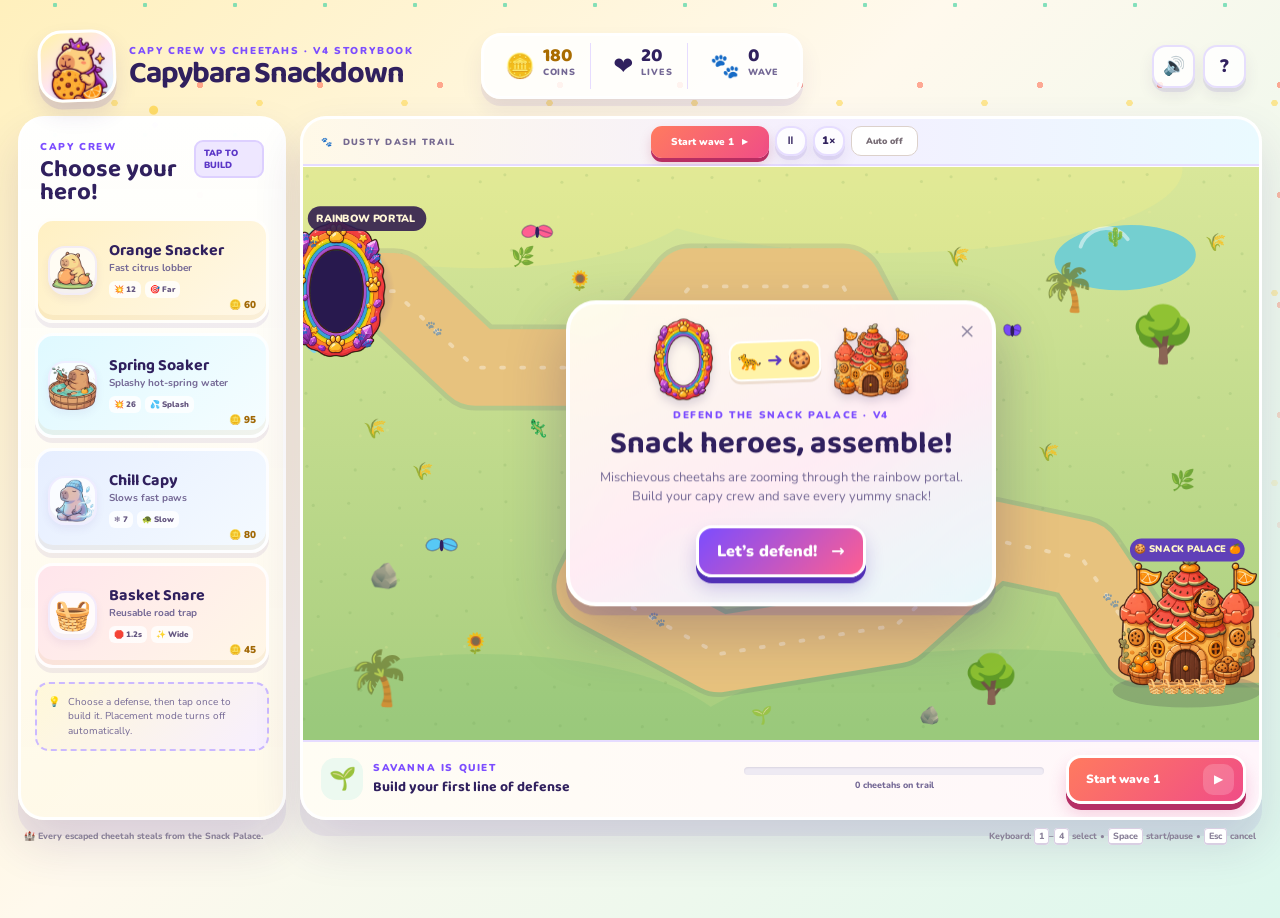
==== commit 05849aa4: "Rename game to Capybara Snackdown" ====
--- a/index.html
+++ b/index.html
@@ -7,9 +7,9 @@
     <meta name="apple-mobile-web-app-capable" content="yes" />
     <meta name="mobile-web-app-capable" content="yes" />
     <meta name="theme-color" content="#7c4dff" />
-    <title>Savanna Snackdown — Cheetahs vs Capybaras</title>
-    <link rel="icon" type="image/png" href="assets/capy-reference/berry-slinger.png" />
-    <link rel="apple-touch-icon" href="assets/capy-reference/berry-slinger.png" />
+    <title>Capybara Snackdown — Tower Defense</title>
+    <link rel="icon" type="image/png" href="assets/branding/capybara-snackdown-logo.png" />
+    <link rel="apple-touch-icon" href="assets/branding/capybara-snackdown-logo.png" />
     <link rel="stylesheet" href="styles.css" />
   </head>
   <body>
@@ -17,14 +17,12 @@
     <main class="game-shell">
       <header class="topbar">
         <div class="brand">
-          <span class="brand-mark" aria-hidden="true">
-            <img src="assets/cheetahs/normal.png" alt="" />
-            <b>VS</b>
-            <img src="assets/capy-reference/berry-slinger.png" alt="" />
+          <span class="brand-mark">
+            <img class="brand-logo" src="assets/branding/capybara-snackdown-logo.png" alt="Capybara Snackdown logo" />
           </span>
           <div>
-            <p class="eyebrow">CHEETAHS VS CAPYBARAS · V4 STORYBOOK</p>
-            <h1>Savanna Snackdown</h1>
+            <p class="eyebrow">CAPY CREW VS CHEETAHS · V4 STORYBOOK</p>
+            <h1>Capybara Snackdown</h1>
           </div>
         </div>
         <div class="stats" aria-label="Game stats">
--- a/styles.css
+++ b/styles.css
@@ -68,22 +68,25 @@
 .brand { display: flex; align-items: center; gap: 13px; }
 .brand { min-width: 0; }
 .brand-mark {
-  width: 96px;
-  height: 66px;
+  width: 78px;
+  height: 72px;
   display: flex;
   align-items: center;
   justify-content: center;
-  gap: 0;
   border: 3px solid #fff;
-  border-radius: 24px 24px 18px 18px;
+  border-radius: 24px;
   background: linear-gradient(145deg, #fff3a8, #ffe5f3 52%, #dff8ff);
   box-shadow: 0 7px 0 rgba(81, 48, 182, .12), 0 12px 22px rgba(77, 48, 143, .12);
   transform: rotate(-2deg);
-}
-.brand-mark img { width: 43px; height: 55px; object-fit: contain; filter: drop-shadow(0 3px 2px rgba(48,32,94,.12)); }
-.brand-mark img:first-child { transform: scaleX(-1) rotate(-5deg); }
-.brand-mark img:last-child { transform: rotate(4deg); }
-.brand-mark b { z-index: 1; margin: 0 -7px; padding: 3px 4px; border-radius: 7px; color: #fff; background: var(--pink); font: 900 8px 'Nunito'; transform: rotate(3deg); }
+  overflow: hidden;
+}
+.brand-mark .brand-logo {
+  width: 82px;
+  height: 82px;
+  object-fit: contain;
+  filter: drop-shadow(0 3px 2px rgba(48,32,94,.14));
+  transform: translateY(4px) rotate(2deg) scale(1.08);
+}
 .eyebrow {
   margin: 0 0 1px;
   color: var(--purple);
@@ -550,11 +553,10 @@
   .game-shell { width: 100%; margin: 0; }
   .topbar { grid-template-columns: minmax(0, 1fr) auto; padding: 10px; gap: 8px; overflow: hidden; }
   .brand { gap: 7px; }
-  .brand-mark { width: 58px; height: 48px; flex: 0 0 58px; border-radius: 17px; }
-  .brand-mark img { width: 29px; height: 40px; }
-  .brand-mark b { margin: 0 -5px; padding: 2px 3px; font-size: 6px; }
+  .brand-mark { width: 56px; height: 52px; flex: 0 0 56px; border-radius: 17px; }
+  .brand-mark .brand-logo { width: 61px; height: 61px; transform: translateY(4px) rotate(2deg) scale(1.05); }
   .brand .eyebrow { display: none; }
-  .brand h1 { overflow: hidden; font-size: 21px; white-space: nowrap; text-overflow: ellipsis; }
+  .brand h1 { max-width: 150px; font-size: 20px; line-height: .82; white-space: normal; }
   .stats { width: 100%; grid-column: 1 / -1; justify-self: stretch; gap: 2px; padding: 5px; }
   .stat { flex: 1; min-width: 0; padding: 3px 5px; column-gap: 4px; }
   .stat > span { font-size: 17px; }
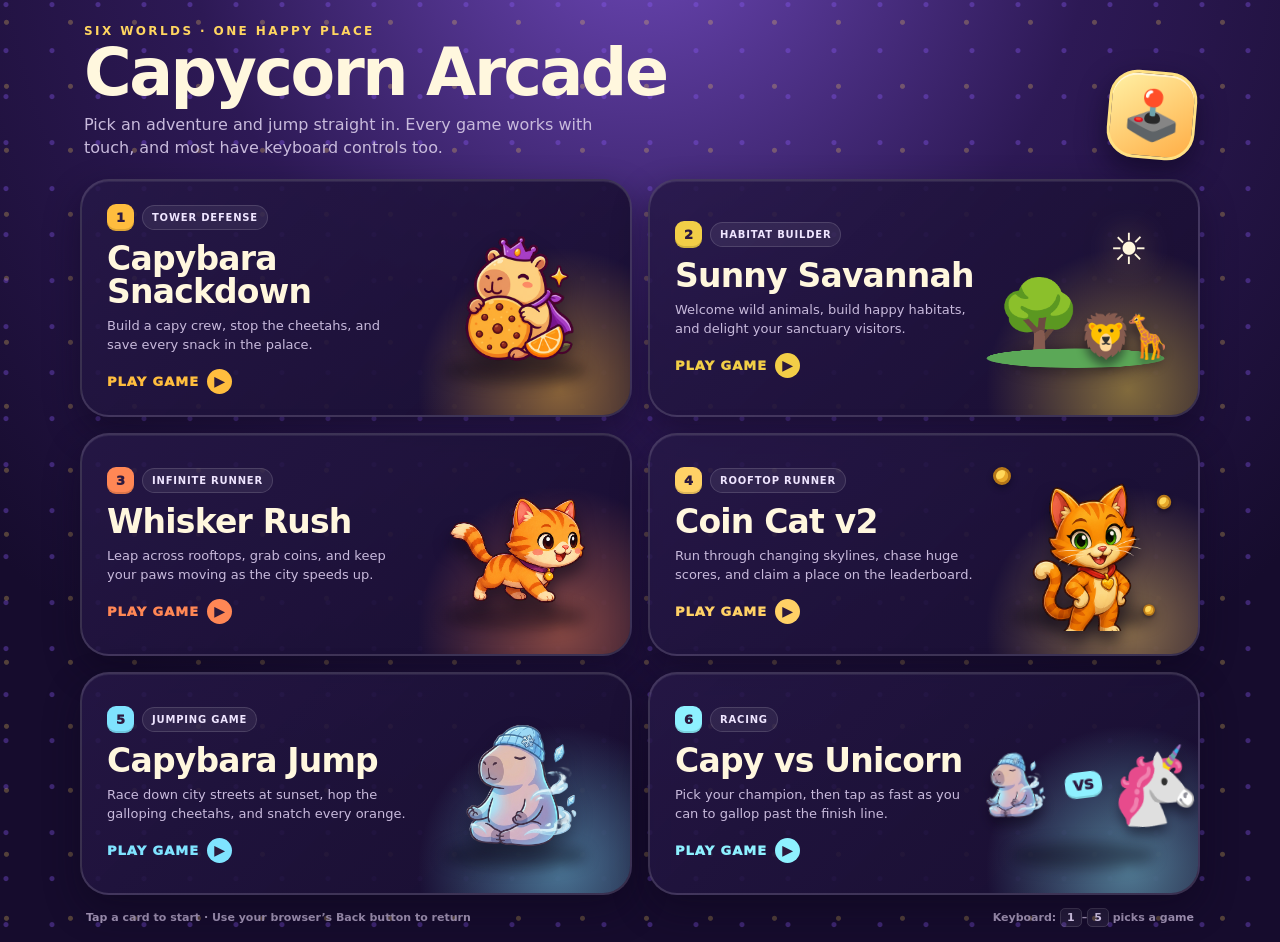
==== commit 6bb23ed1: "Turn index into Capycorn Arcade game picker index.html is now a menu linking to six games. The forme" ====
--- a/index.html
+++ b/index.html
@@ -1,204 +1,308 @@
 <!doctype html>
 <html lang="en">
-  <head>
-    <meta charset="UTF-8" />
-    <meta name="viewport" content="width=device-width, initial-scale=1.0" />
-    <meta name="description" content="Defend the Capybara Snack Palace with a crew of towers against cheetahs pouring through a wild portal." />
-    <meta name="apple-mobile-web-app-capable" content="yes" />
-    <meta name="mobile-web-app-capable" content="yes" />
-    <meta name="theme-color" content="#7c4dff" />
-    <title>Capybara Snackdown — Tower Defense</title>
-    <link rel="icon" type="image/png" href="assets/branding/capybara-snackdown-logo.png" />
-    <link rel="apple-touch-icon" href="assets/branding/capybara-snackdown-logo.png" />
-    <link rel="stylesheet" href="styles.css" />
-  </head>
-  <body>
-    <div class="sky-confetti" aria-hidden="true"></div>
-    <main class="game-shell">
-      <header class="topbar">
-        <div class="brand">
-          <span class="brand-mark">
-            <img class="brand-logo" src="assets/branding/capybara-snackdown-logo.png" alt="Capybara Snackdown logo" />
-          </span>
-          <div>
-            <p class="eyebrow">CAPY CREW VS CHEETAHS · V4 STORYBOOK</p>
-            <h1>Capybara Snackdown</h1>
-          </div>
-        </div>
-        <div class="stats" aria-label="Game stats">
-          <div class="stat coin-stat"><span>🪙</span><strong id="coins">180</strong><small>coins</small></div>
-          <div class="stat"><span>❤️</span><strong id="lives">20</strong><small>lives</small></div>
-          <div class="stat"><span>🐾</span><strong id="wave">0</strong><small>wave</small></div>
-        </div>
-        <div class="header-actions">
-          <button id="soundBtn" class="icon-btn" type="button" aria-label="Toggle sound" title="Toggle sound">🔊</button>
-          <button id="helpBtn" class="icon-btn" type="button" aria-label="How to play" title="How to play">?</button>
-        </div>
-      </header>
-
-      <section class="game-grid">
-        <aside class="tower-panel" aria-label="Capybara tower shop">
-          <div class="panel-heading">
-            <div>
-              <p class="eyebrow">CAPY CREW</p>
-              <h2>Choose your hero!</h2>
-            </div>
-            <span class="tiny-badge">Tap to build</span>
-          </div>
-
-          <button class="tower-card" type="button" data-tower="slinger" aria-pressed="false">
-            <span class="tower-emoji"><img src="assets/capy-reference/berry-slinger.png" alt="" /></span>
-            <span class="tower-copy">
-              <strong>Orange Snacker</strong>
-              <small>Fast citrus lobber</small>
-              <span class="mini-stats"><i>💥 12</i><i>🎯 Far</i></span>
-            </span>
-            <span class="price">🪙 60</span>
-          </button>
-
-          <button class="tower-card" type="button" data-tower="melon" aria-pressed="false">
-            <span class="tower-emoji"><img src="assets/capy-reference/melon-mortar.png" alt="" /></span>
-            <span class="tower-copy">
-              <strong>Spring Soaker</strong>
-              <small>Splashy hot-spring water</small>
-              <span class="mini-stats"><i>💥 26</i><i>💦 Splash</i></span>
-            </span>
-            <span class="price">🪙 95</span>
-          </button>
-
-          <button class="tower-card" type="button" data-tower="chill" aria-pressed="false">
-            <span class="tower-emoji"><img src="assets/capy-reference/chill-capy.png" alt="" /></span>
-            <span class="tower-copy">
-              <strong>Chill Capy</strong>
-              <small>Slows fast paws</small>
-              <span class="mini-stats"><i>❄️ 7</i><i>🐢 Slow</i></span>
-            </span>
-            <span class="price">🪙 80</span>
-          </button>
-
-          <button class="tower-card trap-card" type="button" data-tower="basket" aria-pressed="false">
-            <span class="tower-emoji">🧺</span>
-            <span class="tower-copy">
-              <strong>Basket Snare</strong>
-              <small>Reusable road trap</small>
-              <span class="mini-stats"><i>🛑 1.2s</i><i>✨ Wide</i></span>
-            </span>
-            <span class="price">🪙 45</span>
-          </button>
-
-          <div class="tip-card">
-            <span>💡</span>
-            <p>Choose a defense, then tap once to build it. Placement mode turns off automatically.</p>
-          </div>
-        </aside>
-
-        <section class="board-wrap">
-          <div class="board-chrome">
-            <div class="route-label"><span>🐾</span> DUSTY DASH TRAIL</div>
-            <div id="bossAlert" class="boss-alert" hidden>👑 ALPHA CHEETAH</div>
-            <div class="board-controls">
-              <button id="topStartWaveBtn" class="top-start-wave" type="button">
-                <span>Start wave 1</span><b>▶</b>
-              </button>
-              <button id="pauseBtn" class="board-btn" type="button" aria-label="Pause game">⏸</button>
-              <button id="speedBtn" class="board-btn speed" type="button" aria-label="Change speed">1×</button>
-              <button id="autoStartBtn" class="auto-start-btn" type="button" aria-pressed="false">Auto off</button>
-            </div>
-          </div>
-          <div class="canvas-frame">
-            <canvas id="gameCanvas" width="1000" height="600" aria-label="Tower defense game board"></canvas>
-            <div id="toast" class="toast" role="status" aria-live="polite"></div>
-            <div id="countdown" class="countdown" hidden></div>
-
-            <div id="welcomeCard" class="welcome-card">
-              <button class="close-welcome" type="button" aria-label="Close instructions">×</button>
-              <span class="welcome-icon">🧺</span>
-              <div class="welcome-story" aria-hidden="true">
-                <img src="assets/landmarks/cheetah-portal.png" alt="" />
-                <span>🐆 ➜ 🍪</span>
-                <img src="assets/landmarks/snack-palace.png" alt="" />
-              </div>
-              <p class="eyebrow">DEFEND THE SNACK PALACE · V4</p>
-              <h2>Snack heroes, assemble!</h2>
-              <p>Mischievous cheetahs are zooming through the rainbow portal. Build your capy crew and save every yummy snack!</p>
-              <button id="letsGoBtn" class="primary-btn" type="button">Let’s defend! <span>→</span></button>
-            </div>
-
-            <div id="endCard" class="end-card" hidden>
-              <span id="endEmoji" class="end-emoji">🌧️</span>
-              <p class="eyebrow">PALACE REPORT</p>
-              <h2 id="endTitle">The snacks got pounced!</h2>
-              <p id="endText">You held out for 0 waves.</p>
-              <button id="restartBtn" class="primary-btn" type="button">Try again <span>↻</span></button>
-            </div>
-
-            <aside id="towerInspector" class="tower-inspector" aria-label="Selected tower controls" hidden>
-              <button id="closeInspectorBtn" class="inspector-close" type="button" aria-label="Close tower controls">×</button>
-              <div class="inspector-heading">
-                <span class="inspector-art">
-                  <img id="inspectorImage" src="assets/capy-reference/berry-slinger.png" alt="" />
-                  <span id="inspectorEmoji" hidden>🧺</span>
-                </span>
-                <div>
-                  <p id="inspectorLevel" class="eyebrow">LEVEL 1 / 3</p>
-                  <h3 id="inspectorName">Orange Snacker</h3>
-                </div>
-              </div>
-              <div class="inspector-stats">
-                <span><small id="inspectorDamageLabel">Damage</small><b id="inspectorDamage">12</b></span>
-                <span><small id="inspectorRangeLabel">Range</small><b id="inspectorRange">125</b></span>
-                <span><small id="inspectorSpeedLabel">Speed</small><b id="inspectorSpeed">Fast</b></span>
-              </div>
-              <div class="inspector-actions">
-                <button id="upgradeTowerBtn" class="upgrade-btn" type="button">Upgrade · 🪙 45</button>
-                <button id="sellTowerBtn" class="sell-btn" type="button">Sell · 🪙 39</button>
-              </div>
-            </aside>
-          </div>
-
-          <footer class="wavebar">
-            <div class="wave-copy">
-              <span id="waveIcon" class="wave-icon">🌱</span>
-              <div>
-                <p class="eyebrow" id="waveStatus">SAVANNA IS QUIET</p>
-                <strong id="waveDescription">Build your first line of defense</strong>
-              </div>
-            </div>
-            <div class="progress-shell" aria-label="Wave progress">
-              <div class="progress-track"><span id="waveProgress"></span></div>
-              <small id="enemyCount">0 cheetahs on trail</small>
-            </div>
-            <button id="startWaveBtn" class="start-wave" type="button">
-              <span>Start wave 1</span><b>▶</b>
-            </button>
-          </footer>
-        </section>
-      </section>
-
-      <footer class="page-footer">
-        <span>🏰 Every escaped cheetah steals from the Snack Palace.</span>
-        <span>Keyboard: <kbd>1</kbd>–<kbd>4</kbd> select • <kbd>Space</kbd> start/pause • <kbd>Esc</kbd> cancel</span>
-      </footer>
-    </main>
-
-    <dialog id="helpDialog" class="help-dialog">
-      <button id="closeHelpBtn" class="dialog-close" type="button" aria-label="Close">×</button>
-      <span class="dialog-emoji">🗺️</span>
-      <p class="eyebrow">FIELD GUIDE</p>
-      <h2>How to save the snacks</h2>
-      <ol>
-        <li><b>Choose a defense.</b> Build mode lasts for one placement. Click the active card again or press Esc to cancel.</li>
-        <li><b>Place it on grass.</b> Towers can’t block the dusty dash trail.</li>
-        <li><b>Start the wave.</b> Defeated cheetahs drop coins for more towers.</li>
-        <li><b>Watch the portal.</b> Every 5th wave tears it open for a powerful alpha cheetah.</li>
-        <li><b>Improve your crew.</b> Tap a placed capy to upgrade it through level 3 or sell it for a partial refund.</li>
-        <li><b>Reposition freely.</b> Drag a placed capy to another clear patch of grass. Invalid drops snap back.</li>
-        <li><b>Trap the trail.</b> Basket Snares go directly on the road, briefly stopping nearby cheetahs before recharging.</li>
-        <li><b>Keep it moving.</b> Turn on Auto to begin each new wave after a short countdown.</li>
-      </ol>
-      <button id="gotItBtn" class="primary-btn" type="button">Got it! ✨</button>
-    </dialog>
-
-    <script src="game.js"></script>
-  </body>
+<head>
+  <meta charset="utf-8">
+  <meta name="viewport" content="width=device-width,initial-scale=1,maximum-scale=1,user-scalable=no">
+    <meta name="description" content="Choose from five colorful, touch-friendly games in the Capycorn Arcade.">
+  <meta name="theme-color" content="#20133f">
+  <title>Capycorn Arcade — Pick a Game</title>
+  <style>
+    :root {
+      color-scheme: dark;
+      --ink: #fff7de;
+      --muted: #c8badc;
+      --panel: rgba(38, 24, 71, .84);
+      --line: rgba(255, 255, 255, .14);
+    }
+
+    * { box-sizing: border-box; }
+
+    html { min-width: 320px; min-height: 100%; background: #160c2d; }
+
+    body {
+      min-width: 320px; min-height: 100vh; min-height: 100svh; margin: 0;
+      color: var(--ink); overflow-x: hidden;
+      font-family: ui-rounded, "Trebuchet MS", system-ui, sans-serif;
+      background:
+        radial-gradient(circle at 13% 10%, #8e5cff55 0 2px, transparent 3px) 0 0 / 46px 46px,
+        radial-gradient(circle at 82% 13%, #ffd45c44 0 2px, transparent 3px) 18px 14px / 64px 64px,
+        radial-gradient(circle at 50% -10%, #6d48b8 0, #2d1955 37%, #160c2d 75%);
+    }
+
+    body::before, body::after {
+      content: ""; position: fixed; z-index: -1; width: 420px; height: 420px;
+      border-radius: 50%; filter: blur(80px); opacity: .22; pointer-events: none;
+    }
+
+    body::before { left: -180px; bottom: -210px; background: #ff804f; }
+    body::after { right: -180px; top: -190px; background: #5fd6b5; }
+
+    .shell {
+      width: min(1120px, calc(100% - 32px)); min-height: 100svh; margin: 0 auto;
+      display: flex; flex-direction: column; justify-content: center; padding: 24px 0 18px;
+    }
+
+    .hero {
+      display: flex; align-items: end; justify-content: space-between; gap: 22px;
+      margin-bottom: 20px; padding: 0 4px;
+    }
+
+    .eyebrow {
+      margin: 0 0 5px; color: #ffd560; font-weight: 900; font-size: 12px;
+      letter-spacing: 2.4px; text-transform: uppercase;
+    }
+
+    h1 { margin: 0; font-size: clamp(36px, 6vw, 65px); line-height: .92; letter-spacing: -2.5px; }
+
+    .hero p:last-child { max-width: 560px; margin: 10px 0 0; color: var(--muted); font-size: 16px; line-height: 1.45; }
+
+    .arcade-token {
+      flex: 0 0 auto; display: grid; place-items: center; width: 88px; height: 88px;
+      border: 3px solid #ffe183; border-radius: 28px; color: #3d2358;
+      background: linear-gradient(145deg, #fff1a5, #ffad45); box-shadow: 0 12px 28px #0f0823aa, inset 0 2px 0 #fff9;
+      font-size: 48px; transform: rotate(5deg);
+    }
+
+    .game-grid { display: grid; grid-template-columns: repeat(2, minmax(0, 1fr)); gap: 16px; }
+
+    .game-card {
+      --accent: #ffd15c; --accent2: #ff7a55;
+      position: relative; min-height: 218px; overflow: hidden;
+      display: grid; grid-template-columns: minmax(0, 1fr) 190px; align-items: center; gap: 10px;
+      padding: 23px 20px 21px 25px; color: var(--ink); text-decoration: none;
+      border: 2px solid var(--line); border-radius: 29px;
+      background: linear-gradient(135deg, var(--panel), rgba(24, 14, 48, .94));
+      box-shadow: 0 15px 35px #0c061c77, inset 0 1px 0 #fff1;
+      isolation: isolate; transition: transform .2s ease, border-color .2s ease, box-shadow .2s ease;
+    }
+
+    .game-card::before {
+      content: ""; position: absolute; z-index: -1; inset: auto -80px -125px auto; width: 300px; height: 300px;
+      border-radius: 50%; background: radial-gradient(circle, color-mix(in srgb, var(--accent) 48%, transparent), transparent 67%);
+    }
+
+    .game-card::after {
+      content: ""; position: absolute; inset: 0; border-radius: inherit; pointer-events: none;
+      background: linear-gradient(110deg, transparent 20%, #fff0 44%, #fff1 50%, #fff0 56%);
+      transform: translateX(-110%); transition: transform .55s ease;
+    }
+
+    .game-card:hover, .game-card:focus-visible {
+      outline: none; transform: translateY(-4px); border-color: color-mix(in srgb, var(--accent) 75%, white);
+      box-shadow: 0 20px 42px #09041699, 0 0 0 4px color-mix(in srgb, var(--accent) 20%, transparent);
+    }
+
+    .game-card:hover::after, .game-card:focus-visible::after { transform: translateX(110%); }
+
+    .capy { --accent: #ffbd3e; --accent2: #8c5cff; }
+    .savannah { --accent: #f2ce47; --accent2: #64b96d; }
+    .whisker { --accent: #ff8755; --accent2: #7f5cff; }
+    .coin-cat { --accent: #ffd166; --accent2: #df5a3a; }
+    .jumpy { --accent: #7fe3ff; --accent2: #ff9d5c; }
+
+    .game-card.wide { grid-column: 1 / -1; }
+
+    .card-copy { min-width: 0; position: relative; z-index: 2; }
+
+    .card-top { display: flex; flex-wrap: wrap; align-items: center; gap: 8px; margin-bottom: 11px; }
+
+    .number {
+      width: 27px; height: 27px; display: grid; place-items: center; border-radius: 9px;
+      color: #2d193f; background: var(--accent); font-size: 13px; font-weight: 1000;
+      box-shadow: inset 0 -2px 0 #0002;
+    }
+
+    .genre {
+      padding: 6px 9px; border: 1px solid #fff2; border-radius: 99px; color: #efe5ff;
+      background: #fff1; font-size: 10px; font-weight: 900; letter-spacing: .8px; text-transform: uppercase;
+    }
+
+    .game-card h2 { margin: 0; font-size: clamp(24px, 3vw, 33px); line-height: 1; letter-spacing: -.8px; }
+
+    .game-card p { min-height: 38px; margin: 9px 0 14px; color: var(--muted); font-size: 13px; line-height: 1.45; }
+
+    .play {
+      display: inline-flex; align-items: center; gap: 8px; color: var(--accent); font-size: 13px;
+      font-weight: 1000; letter-spacing: 1px; text-transform: uppercase;
+    }
+
+    .play span {
+      width: 25px; height: 25px; display: grid; place-items: center; border-radius: 50%;
+      color: #2c193c; background: var(--accent); transition: transform .2s ease;
+    }
+
+    .game-card:hover .play span, .game-card:focus-visible .play span { transform: translateX(4px); }
+
+    .card-art { position: relative; height: 175px; display: grid; place-items: center; pointer-events: none; }
+
+    .card-art::after {
+      content: ""; position: absolute; z-index: -1; left: 12%; right: 12%; bottom: 3px; height: 27px;
+      border-radius: 50%; background: #08031366; filter: blur(7px);
+    }
+
+    .capy-logo { width: 172px; height: 172px; object-fit: contain; filter: drop-shadow(0 10px 9px #08031377); }
+
+    .animal-scene { position: relative; width: 175px; height: 155px; }
+    .sun { position: absolute; top: 2px; right: 15px; font-size: 43px; filter: drop-shadow(0 0 16px #ffd85d99); }
+    .tree { position: absolute; left: 8px; bottom: 21px; font-size: 69px; }
+    .animals { position: absolute; right: 2px; bottom: 15px; font-size: 43px; letter-spacing: -13px; filter: drop-shadow(0 8px 5px #08031377); }
+    .grass { position: absolute; left: 0; right: 0; bottom: 4px; height: 33px; border-radius: 50%; background: #5ba857; transform: perspective(80px) rotateX(55deg); }
+
+    .sheet-sprite {
+      width: 180px; height: 170px; background-repeat: no-repeat;
+      filter: drop-shadow(0 11px 8px #08031388);
+    }
+
+    .whisker-sprite {
+      background-image: url("assets/whisker-rush-cat-sprite.png");
+      background-size: 360px 340px; background-position: 0 0;
+    }
+
+    .coin-cat-sprite {
+      width: 170px; height: 170px;
+      background-image: url("assets/coin-cat-sprites-v2.png");
+      background-size: 340px 510px; background-position: 0 0;
+    }
+
+    .coin-trail { position: absolute; inset: 0; }
+    .coin-trail i {
+      position: absolute; width: 18px; height: 18px; border: 3px solid #b67718; border-radius: 50%;
+      background: #ffd75a; box-shadow: inset -3px -3px 0 #e9a829, 0 3px 6px #08031377;
+    }
+    .coin-trail i:nth-child(1) { left: 5px; top: 9px; }
+    .coin-trail i:nth-child(2) { right: 5px; top: 35px; transform: scale(.8); }
+    .coin-trail i:nth-child(3) { right: 20px; bottom: 14px; transform: scale(.65); }
+
+    .race { --accent: #8ef1ff; --accent2: #ff8ad8; }
+    .race-art { display: flex; align-items: center; justify-content: center; gap: 8px; }
+    .race-capy { width: 92px; height: 92px; object-fit: contain; transform: rotate(-5deg); filter: drop-shadow(0 8px 6px #08031377); }
+    .race-vs { padding: 5px 8px; border-radius: 10px; color: #2d193f; background: var(--accent); font-size: 14px; font-weight: 1000; transform: rotate(-7deg); box-shadow: inset 0 -2px 0 #0002; }
+    .race-unicorn { font-size: 74px; line-height: 1; transform: scaleX(-1) rotate(4deg); filter: drop-shadow(0 8px 6px #08031377); }
+
+    .footer {
+      display: flex; justify-content: space-between; gap: 16px; margin-top: 16px; padding: 0 6px;
+      color: #a99bbc; font-size: 11px; font-weight: 700;
+    }
+
+    kbd { padding: 2px 6px; border: 1px solid #fff2; border-radius: 5px; color: #e8dafc; background: #fff1; font: inherit; }
+
+    @media (max-width: 820px) {
+      .shell { justify-content: flex-start; }
+      .game-card { grid-template-columns: minmax(0, 1fr) 145px; }
+      .card-art { transform: scale(.86); }
+    }
+
+    @media (max-width: 660px) {
+      .shell { width: min(100% - 20px, 520px); padding-top: 18px; }
+      .hero { align-items: center; margin-bottom: 16px; }
+      .arcade-token { width: 66px; height: 66px; border-radius: 21px; font-size: 36px; }
+      .game-grid { grid-template-columns: 1fr; gap: 12px; }
+      .game-card { min-height: 184px; grid-template-columns: minmax(0, 1fr) 125px; padding: 18px 13px 18px 19px; border-radius: 23px; }
+      .card-art { height: 145px; transform: scale(.76); }
+      .game-card p { min-height: 0; }
+      .footer { flex-direction: column; text-align: center; align-items: center; }
+    }
+
+    @media (prefers-reduced-motion: reduce) {
+      *, *::before, *::after { scroll-behavior: auto !important; transition: none !important; }
+    }
+  </style>
+</head>
+<body>
+  <main class="shell">
+    <header class="hero">
+      <div>
+        <p class="eyebrow">Six worlds · one happy place</p>
+        <h1>Capycorn Arcade</h1>
+        <p>Pick an adventure and jump straight in. Every game works with touch, and most have keyboard controls too.</p>
+      </div>
+      <div class="arcade-token" aria-hidden="true">🕹️</div>
+    </header>
+
+    <section class="game-grid" aria-label="Choose a game">
+      <a class="game-card capy" href="capybara-snackdown.html" data-key="1">
+        <div class="card-copy">
+          <div class="card-top"><span class="number">1</span><span class="genre">Tower defense</span></div>
+          <h2>Capybara Snackdown</h2>
+          <p>Build a capy crew, stop the cheetahs, and save every snack in the palace.</p>
+          <span class="play">Play game <span>▶</span></span>
+        </div>
+        <div class="card-art"><img class="capy-logo" src="assets/branding/capybara-snackdown-logo.png" alt=""></div>
+      </a>
+
+      <a class="game-card savannah" href="sunny-savannah.html" data-key="2">
+        <div class="card-copy">
+          <div class="card-top"><span class="number">2</span><span class="genre">Habitat builder</span></div>
+          <h2>Sunny Savannah</h2>
+          <p>Welcome wild animals, build happy habitats, and delight your sanctuary visitors.</p>
+          <span class="play">Play game <span>▶</span></span>
+        </div>
+        <div class="card-art animal-scene" aria-hidden="true">
+          <span class="sun">☀️</span><span class="tree">🌳</span><span class="grass"></span><span class="animals">🦁🦒</span>
+        </div>
+      </a>
+
+      <a class="game-card whisker" href="whisker-rush.html" data-key="3">
+        <div class="card-copy">
+          <div class="card-top"><span class="number">3</span><span class="genre">Infinite runner</span></div>
+          <h2>Whisker Rush</h2>
+          <p>Leap across rooftops, grab coins, and keep your paws moving as the city speeds up.</p>
+          <span class="play">Play game <span>▶</span></span>
+        </div>
+        <div class="card-art"><span class="sheet-sprite whisker-sprite" aria-hidden="true"></span></div>
+      </a>
+
+      <a class="game-card coin-cat" href="coin-cat-arena.html" data-key="4">
+        <div class="card-copy">
+          <div class="card-top"><span class="number">4</span><span class="genre">Rooftop runner</span></div>
+          <h2>Coin Cat v2</h2>
+          <p>Run through changing skylines, chase huge scores, and claim a place on the leaderboard.</p>
+          <span class="play">Play game <span>▶</span></span>
+        </div>
+        <div class="card-art">
+          <span class="sheet-sprite coin-cat-sprite" aria-hidden="true"></span>
+          <span class="coin-trail" aria-hidden="true"><i></i><i></i><i></i></span>
+        </div>
+      </a>
+
+      <a class="game-card jumpy" href="capybara-jump.html" data-key="5">
+        <div class="card-copy">
+          <div class="card-top"><span class="number">5</span><span class="genre">Jumping game</span></div>
+          <h2>Capybara Jump</h2>
+          <p>Race down city streets at sunset, hop the galloping cheetahs, and snatch every orange.</p>
+          <span class="play">Play game <span>▶</span></span>
+        </div>
+        <div class="card-art"><img class="capy-logo" src="assets/capy-reference/chill-capy.png" alt=""></div>
+      </a>
+
+      <a class="game-card race" href="capy-vs-unicorn.html" data-key="6">
+        <div class="card-copy">
+          <div class="card-top"><span class="number">6</span><span class="genre">Racing</span></div>
+          <h2>Capy vs Unicorn</h2>
+          <p>Pick your champion, then tap as fast as you can to gallop past the finish line.</p>
+          <span class="play">Play game <span>▶</span></span>
+        </div>
+        <div class="card-art race-art" aria-hidden="true">
+          <img class="race-capy" src="assets/capy-reference/chill-capy.png" alt="">
+          <span class="race-vs">VS</span>
+          <span class="race-unicorn">🦄</span>
+        </div>
+      </a>
+    </section>
+
+    <footer class="footer">
+      <span>Tap a card to start · Use your browser’s Back button to return</span>
+      <span>Keyboard: <kbd>1</kbd>–<kbd>5</kbd> picks a game</span>
+    </footer>
+  </main>
+
+  <script>
+    const games = [...document.querySelectorAll('[data-key]')];
+    addEventListener('keydown', event => {
+      if (event.metaKey || event.ctrlKey || event.altKey) return;
+      const game = games.find(card => card.dataset.key === event.key);
+      if (game) game.click();
+    });
+  </script>
+</body>
 </html>
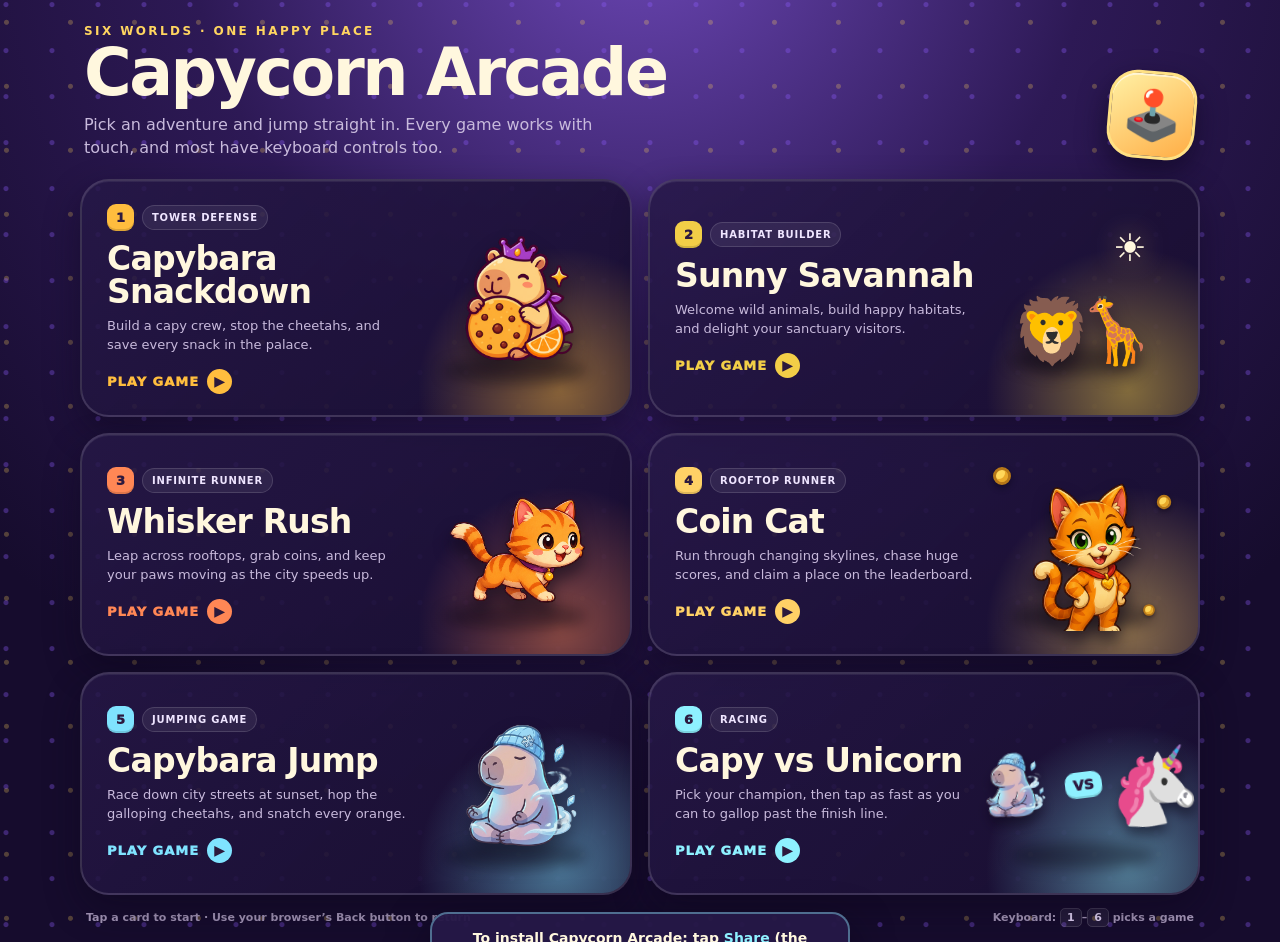
==== commit a508afb7: "Make the arcade installable as a PWA Add a web manifest, app icons, and a service worker that precac" ====
--- a/index.html
+++ b/index.html
@@ -3,8 +3,13 @@
 <head>
   <meta charset="utf-8">
   <meta name="viewport" content="width=device-width,initial-scale=1,maximum-scale=1,user-scalable=no">
-    <meta name="description" content="Choose from five colorful, touch-friendly games in the Capycorn Arcade.">
+    <meta name="description" content="Choose from six colorful, touch-friendly games in the Capycorn Arcade.">
   <meta name="theme-color" content="#20133f">
+  <link rel="manifest" href="manifest.webmanifest">
+  <meta name="mobile-web-app-capable" content="yes">
+  <meta name="apple-mobile-web-app-capable" content="yes">
+  <meta name="apple-mobile-web-app-title" content="Capycorn">
+  <link rel="apple-touch-icon" href="assets/branding/icon-180.png">
   <title>Capycorn Arcade — Pick a Game</title>
   <style>
     :root {
@@ -62,6 +67,30 @@
       background: linear-gradient(145deg, #fff1a5, #ffad45); box-shadow: 0 12px 28px #0f0823aa, inset 0 2px 0 #fff9;
       font-size: 48px; transform: rotate(5deg);
     }
+
+    .hero-side { flex: 0 0 auto; display: flex; flex-direction: column; align-items: center; gap: 12px; }
+
+    .install-btn {
+      display: inline-flex; align-items: center; gap: 8px; padding: 11px 16px;
+      color: #2d193f; font: inherit; font-size: 13px; font-weight: 1000; letter-spacing: .4px;
+      background: linear-gradient(145deg, #8ef1ff, #5fd6b5); border: 0; border-radius: 99px;
+      box-shadow: 0 10px 22px #0f0823aa, inset 0 2px 0 #fff9; cursor: pointer;
+      transition: transform .15s ease, box-shadow .15s ease;
+    }
+
+    .install-btn:hover { transform: translateY(-2px); box-shadow: 0 14px 26px #0f0823bb, inset 0 2px 0 #fff9; }
+    .install-btn[hidden] { display: none; }
+
+    .ios-tip {
+      position: fixed; left: 50%; bottom: 26px; z-index: 5; transform: translate(-50%, 140%);
+      max-width: min(420px, calc(100% - 40px)); padding: 14px 18px; text-align: center;
+      color: var(--ink); font-size: 14px; font-weight: 800; line-height: 1.5;
+      background: rgba(38, 24, 71, .96); border: 2px solid #8ef1ff66; border-radius: 18px;
+      box-shadow: 0 16px 40px #09041699; transition: transform .3s ease;
+    }
+
+    .ios-tip.show { transform: translate(-50%, 0); }
+    .ios-tip b { color: #8ef1ff; }
 
     .game-grid { display: grid; grid-template-columns: repeat(2, minmax(0, 1fr)); gap: 16px; }
 
@@ -142,11 +171,9 @@
 
     .capy-logo { width: 172px; height: 172px; object-fit: contain; filter: drop-shadow(0 10px 9px #08031377); }
 
-    .animal-scene { position: relative; width: 175px; height: 155px; }
-    .sun { position: absolute; top: 2px; right: 15px; font-size: 43px; filter: drop-shadow(0 0 16px #ffd85d99); }
-    .tree { position: absolute; left: 8px; bottom: 21px; font-size: 69px; }
-    .animals { position: absolute; right: 2px; bottom: 15px; font-size: 43px; letter-spacing: -13px; filter: drop-shadow(0 8px 5px #08031377); }
-    .grass { position: absolute; left: 0; right: 0; bottom: 4px; height: 33px; border-radius: 50%; background: #5ba857; transform: perspective(80px) rotateX(55deg); }
+    .savannah-art { position: relative; width: 175px; height: 155px; display: grid; place-items: end center; }
+    .savannah-sun { position: absolute; top: 4px; right: 16px; font-size: 38px; filter: drop-shadow(0 0 14px #ffd85d99); }
+    .savannah-pals { padding-bottom: 8px; font-size: 64px; letter-spacing: -16px; white-space: nowrap; filter: drop-shadow(0 10px 9px #08031377); }
 
     .sheet-sprite {
       width: 180px; height: 170px; background-repeat: no-repeat;
@@ -216,7 +243,10 @@
         <h1>Capycorn Arcade</h1>
         <p>Pick an adventure and jump straight in. Every game works with touch, and most have keyboard controls too.</p>
       </div>
-      <div class="arcade-token" aria-hidden="true">🕹️</div>
+      <div class="hero-side">
+        <div class="arcade-token" aria-hidden="true">🕹️</div>
+        <button class="install-btn" id="installBtn" type="button" hidden>⬇ Install app</button>
+      </div>
     </header>
 
     <section class="game-grid" aria-label="Choose a game">
@@ -237,8 +267,8 @@
           <p>Welcome wild animals, build happy habitats, and delight your sanctuary visitors.</p>
           <span class="play">Play game <span>▶</span></span>
         </div>
-        <div class="card-art animal-scene" aria-hidden="true">
-          <span class="sun">☀️</span><span class="tree">🌳</span><span class="grass"></span><span class="animals">🦁🦒</span>
+        <div class="card-art savannah-art" aria-hidden="true">
+          <span class="savannah-sun">☀️</span><span class="savannah-pals">🦁🦒</span>
         </div>
       </a>
 
@@ -255,7 +285,7 @@
       <a class="game-card coin-cat" href="coin-cat-arena.html" data-key="4">
         <div class="card-copy">
           <div class="card-top"><span class="number">4</span><span class="genre">Rooftop runner</span></div>
-          <h2>Coin Cat v2</h2>
+          <h2>Coin Cat</h2>
           <p>Run through changing skylines, chase huge scores, and claim a place on the leaderboard.</p>
           <span class="play">Play game <span>▶</span></span>
         </div>
@@ -292,9 +322,13 @@
 
     <footer class="footer">
       <span>Tap a card to start · Use your browser’s Back button to return</span>
-      <span>Keyboard: <kbd>1</kbd>–<kbd>5</kbd> picks a game</span>
+      <span>Keyboard: <kbd>1</kbd>–<kbd>6</kbd> picks a game</span>
     </footer>
   </main>
+
+  <div class="ios-tip" id="iosTip" role="status">
+    To install Capycorn Arcade: tap <b>Share</b> (the square with an arrow),<br>then choose <b>Add to Home Screen</b> 🍊
+  </div>
 
   <script>
     const games = [...document.querySelectorAll('[data-key]')];
@@ -303,6 +337,41 @@
       const game = games.find(card => card.dataset.key === event.key);
       if (game) game.click();
     });
+
+    const installBtn = document.getElementById('installBtn');
+    const iosTip = document.getElementById('iosTip');
+    const isIOS = /iphone|ipad|ipod/i.test(navigator.userAgent);
+    const isStandalone = matchMedia('(display-mode: standalone)').matches || navigator.standalone === true;
+    let deferredPrompt = null;
+    let tipTimer = null;
+
+    if (!isStandalone) {
+      if (isIOS) installBtn.hidden = false;
+      addEventListener('beforeinstallprompt', event => {
+        event.preventDefault();
+        deferredPrompt = event;
+        installBtn.hidden = false;
+      });
+    }
+
+    installBtn.addEventListener('click', async () => {
+      if (deferredPrompt) {
+        deferredPrompt.prompt();
+        await deferredPrompt.userChoice;
+        deferredPrompt = null;
+        installBtn.hidden = true;
+      } else {
+        iosTip.classList.add('show');
+        clearTimeout(tipTimer);
+        tipTimer = setTimeout(() => iosTip.classList.remove('show'), 6000);
+      }
+    });
+
+    addEventListener('appinstalled', () => { installBtn.hidden = true; });
+
+    if ('serviceWorker' in navigator) {
+      addEventListener('load', () => navigator.serviceWorker.register('sw.js').catch(() => {}));
+    }
   </script>
 </body>
 </html>
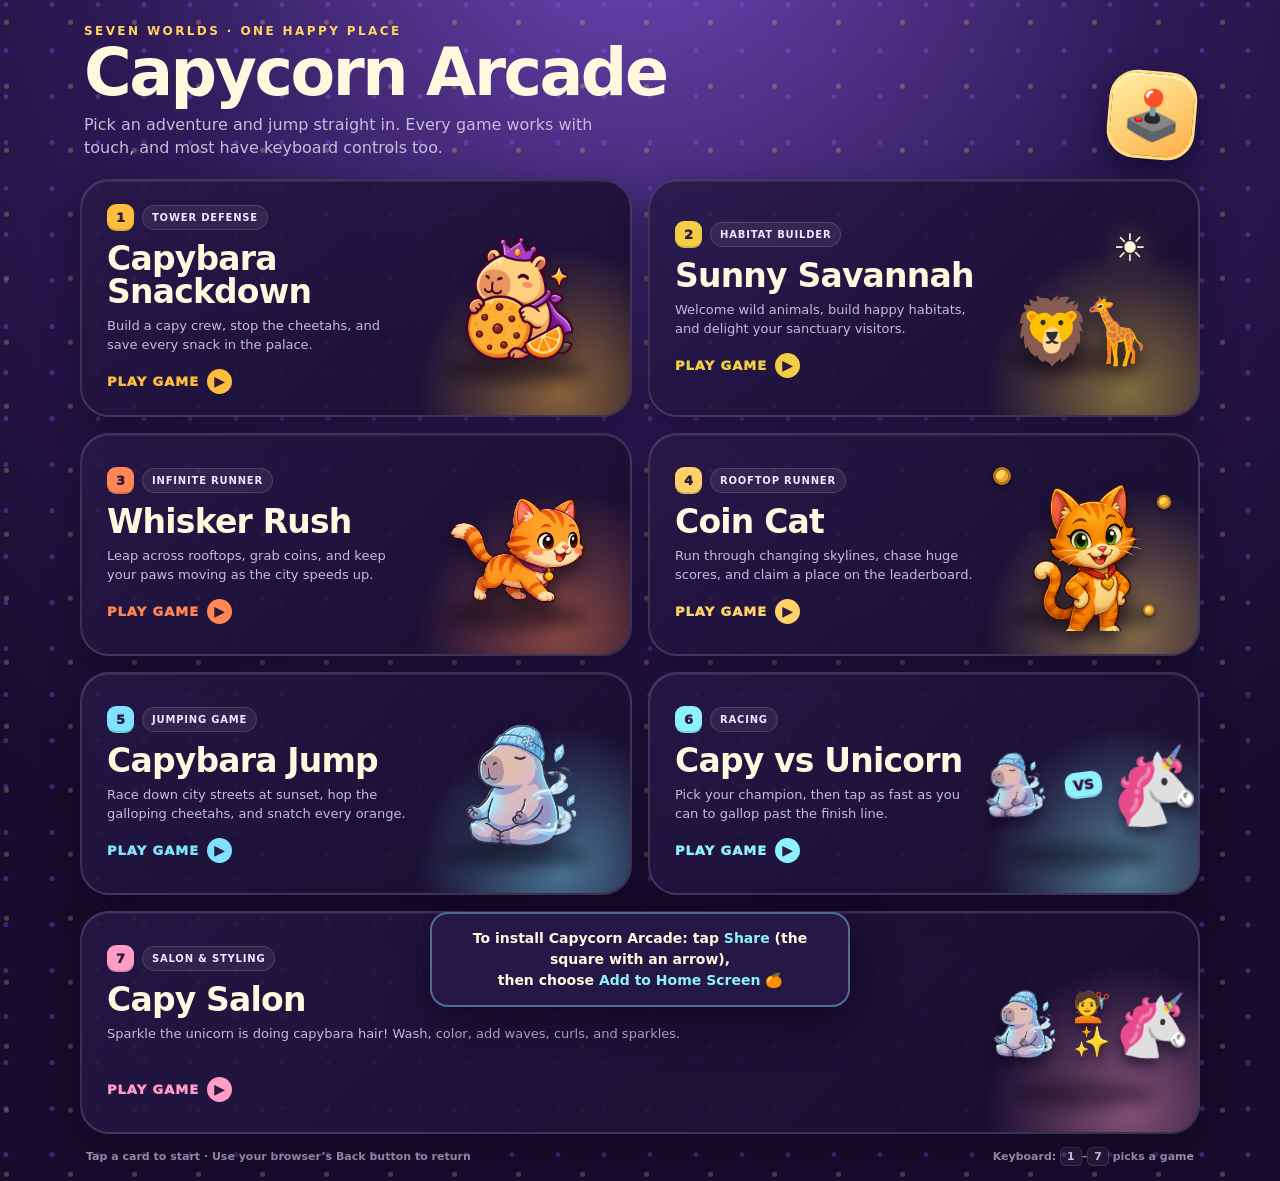
==== commit d8df92f4: "Add Capy Salon: unicorn stylist game with wash, color, waves, curls, sparkles Co-Authored-By: Claude" ====
--- a/index.html
+++ b/index.html
@@ -3,7 +3,7 @@
 <head>
   <meta charset="utf-8">
   <meta name="viewport" content="width=device-width,initial-scale=1,maximum-scale=1,user-scalable=no">
-    <meta name="description" content="Choose from six colorful, touch-friendly games in the Capycorn Arcade.">
+    <meta name="description" content="Choose from seven colorful, touch-friendly games in the Capycorn Arcade.">
   <meta name="theme-color" content="#20133f">
   <link rel="manifest" href="manifest.webmanifest">
   <meta name="mobile-web-app-capable" content="yes">
@@ -201,6 +201,11 @@
     .coin-trail i:nth-child(3) { right: 20px; bottom: 14px; transform: scale(.65); }
 
     .race { --accent: #8ef1ff; --accent2: #ff8ad8; }
+    .salon { --accent: #ff9dc6; --accent2: #b58cff; }
+    .salon-art { display: flex; align-items: center; justify-content: center; gap: 4px; }
+    .salon-capy { width: 96px; height: 96px; object-fit: contain; filter: drop-shadow(0 8px 6px #08031377); }
+    .salon-tools { display: flex; flex-direction: column; gap: 2px; font-size: 30px; line-height: 1.1; filter: drop-shadow(0 6px 5px #08031377); }
+    .salon-unicorn { font-size: 64px; line-height: 1; transform: scaleX(-1) rotate(-6deg); filter: drop-shadow(0 8px 6px #08031377); }
     .race-art { display: flex; align-items: center; justify-content: center; gap: 8px; }
     .race-capy { width: 92px; height: 92px; object-fit: contain; transform: rotate(-5deg); filter: drop-shadow(0 8px 6px #08031377); }
     .race-vs { padding: 5px 8px; border-radius: 10px; color: #2d193f; background: var(--accent); font-size: 14px; font-weight: 1000; transform: rotate(-7deg); box-shadow: inset 0 -2px 0 #0002; }
@@ -239,7 +244,7 @@
   <main class="shell">
     <header class="hero">
       <div>
-        <p class="eyebrow">Six worlds · one happy place</p>
+        <p class="eyebrow">Seven worlds · one happy place</p>
         <h1>Capycorn Arcade</h1>
         <p>Pick an adventure and jump straight in. Every game works with touch, and most have keyboard controls too.</p>
       </div>
@@ -318,11 +323,24 @@
           <span class="race-unicorn">🦄</span>
         </div>
       </a>
+      <a class="game-card salon wide" href="capy-salon.html" data-key="7">
+        <div class="card-copy">
+          <div class="card-top"><span class="number">7</span><span class="genre">Salon &amp; styling</span></div>
+          <h2>Capy Salon</h2>
+          <p>Sparkle the unicorn is doing capybara hair! Wash, color, add waves, curls, and sparkles.</p>
+          <span class="play">Play game <span>▶</span></span>
+        </div>
+        <div class="card-art salon-art" aria-hidden="true">
+          <img class="salon-capy" src="assets/capy-reference/chill-capy.png" alt="">
+          <span class="salon-tools"><span>💇</span><span>✨</span></span>
+          <span class="salon-unicorn">🦄</span>
+        </div>
+      </a>
     </section>
 
     <footer class="footer">
       <span>Tap a card to start · Use your browser’s Back button to return</span>
-      <span>Keyboard: <kbd>1</kbd>–<kbd>6</kbd> picks a game</span>
+      <span>Keyboard: <kbd>1</kbd>–<kbd>7</kbd> picks a game</span>
     </footer>
   </main>
 
